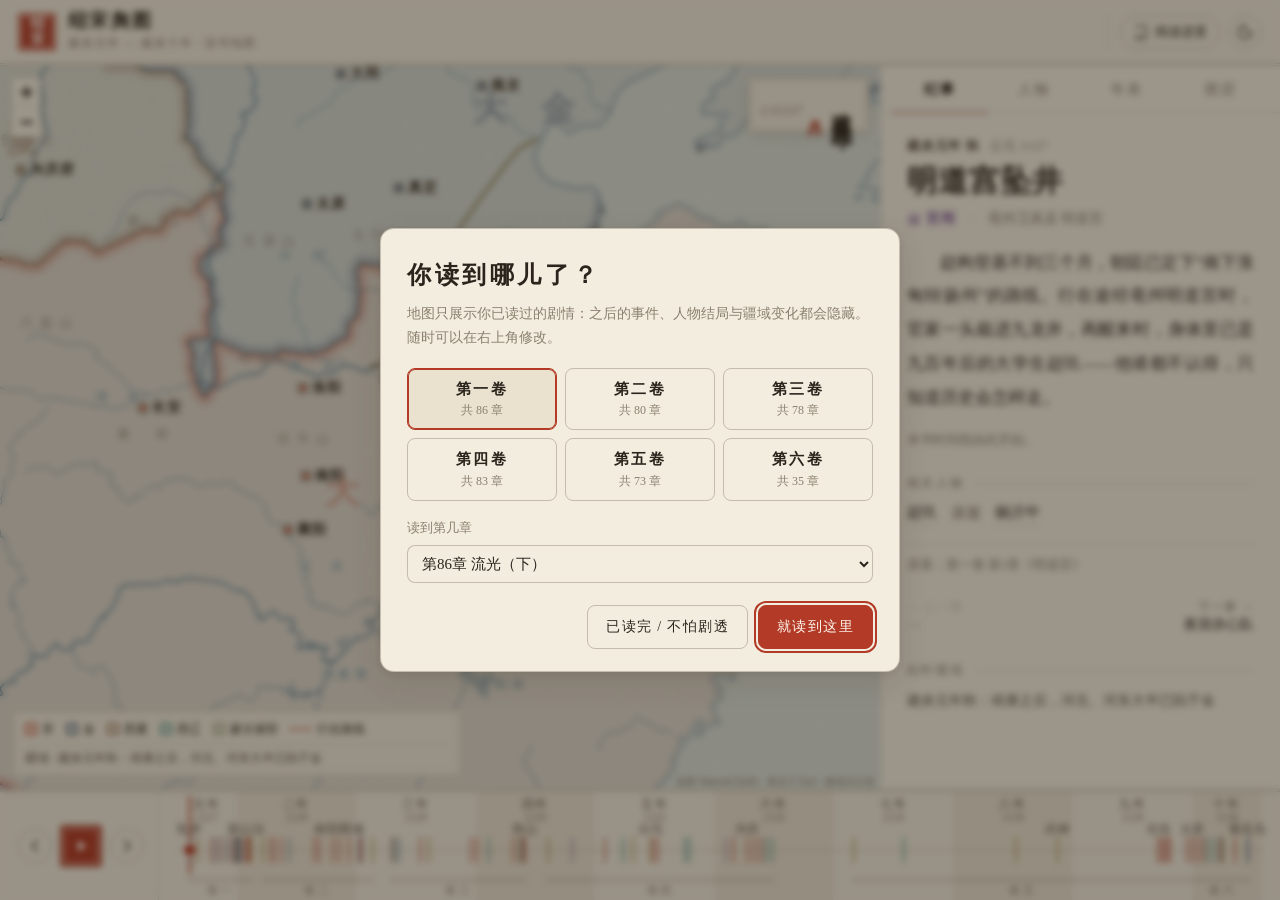
==== index.html @ 09e2701e "绍宋舆图：时间线地图、人物、防剧透与四场战役沙盘推演" ====
<!doctype html>
<html lang="zh-CN">
<head>
  <meta charset="utf-8" />
  <meta name="viewport" content="width=device-width, initial-scale=1, viewport-fit=cover" />
  <title>绍宋舆图 · 建炎十年</title>
  <meta name="description" content="《绍宋》（榴弹怕水）读书地图：以时间线串起建炎元年至十年的战事、人事与疆域变化，可按阅读进度隐藏剧透。" />
  <meta name="theme-color" content="#efe6d2" />
  <link rel="icon" href="assets/favicon.svg" type="image/svg+xml" />
  <link rel="stylesheet" href="vendor/leaflet.css" />
  <link rel="stylesheet" href="css/style.css" />
  <script>
    try { var th = localStorage.getItem('ss-theme'); if (th) document.documentElement.dataset.theme = th; } catch (e) {}
    try { document.documentElement.dataset.style = JSON.parse(localStorage.getItem('ss-style')) || 'yutu'; } catch (e) { document.documentElement.dataset.style = 'yutu'; }
  </script>
</head>
<body>
  <header class="top">
    <div class="brand">
      <span class="seal" aria-hidden="true">绍<br />宋</span>
      <div class="brand-text">
        <h1>绍宋舆图</h1>
        <p>建炎元年 — 建炎十年 · 读书地图</p>
      </div>
    </div>
    <div class="now" id="now" aria-live="polite">
      <span class="now-era" id="nowEra">建炎元年</span>
      <span class="now-sub" id="nowSub">公元 1127</span>
    </div>
    <div class="top-actions">
      <button class="pill" id="progressBtn" title="设置阅读进度，隐藏之后的剧情">
        <svg viewBox="0 0 24 24" aria-hidden="true"><path d="M4 5.5A2.5 2.5 0 0 1 6.5 3H20v15H6.5a2.5 2.5 0 0 0 0 5H20" fill="none" stroke="currentColor" stroke-width="1.6" stroke-linecap="round" /></svg>
        <span id="progressLabel">阅读进度</span>
      </button>
      <button class="icon-btn" id="themeBtn" title="切换明暗" aria-label="切换明暗">
        <svg viewBox="0 0 24 24" aria-hidden="true"><path d="M12 3a9 9 0 1 0 9 9 7 7 0 0 1-9-9z" fill="none" stroke="currentColor" stroke-width="1.6" stroke-linejoin="round" /></svg>
      </button>
    </div>
  </header>

  <main class="stage">
    <div id="map" class="map" aria-label="历史地图"></div>
    <div class="map-legend" id="mapLegend"></div>
    <div class="cartouche" id="cartouche" aria-hidden="true"><b id="cartYear">建炎元年</b><span id="cartMonth">八月</span><small id="cartAd">公元1127</small></div>

    <aside class="panel" id="panel">
      <div class="sheet-grip" id="sheetGrip" aria-hidden="true"></div>
      <nav class="tabs" role="tablist">
        <button role="tab" class="tab active" data-tab="event">纪事</button>
        <button role="tab" class="tab" data-tab="people">人物</button>
        <button role="tab" class="tab" data-tab="list">年表</button>
        <button role="tab" class="tab" data-tab="layers">图层</button>
      </nav>
      <section class="tab-body active" data-body="event" id="eventBody"></section>
      <section class="tab-body" data-body="people">
        <div class="filters" id="peopleFilters"></div>
        <div class="people" id="peopleList"></div>
      </section>
      <section class="tab-body" data-body="list" id="listBody"></section>
      <section class="tab-body" data-body="layers" id="layersBody"></section>
    </aside>
  </main>

  <footer class="timeline" id="timeline">
    <div class="tl-controls">
      <button class="icon-btn" id="prevBtn" title="上一事（←）" aria-label="上一事"><svg viewBox="0 0 24 24"><path d="M15 5l-7 7 7 7" fill="none" stroke="currentColor" stroke-width="1.8" stroke-linecap="round" stroke-linejoin="round" /></svg></button>
      <button class="icon-btn play" id="playBtn" title="自动播放（空格）" aria-label="播放"><svg viewBox="0 0 24 24"><path id="playIcon" d="M8 5v14l11-7z" fill="currentColor" /></svg></button>
      <button class="icon-btn" id="nextBtn" title="下一事（→）" aria-label="下一事"><svg viewBox="0 0 24 24"><path d="M9 5l7 7-7 7" fill="none" stroke="currentColor" stroke-width="1.8" stroke-linecap="round" stroke-linejoin="round" /></svg></button>
    </div>
    <div class="tl-track" id="tlTrack"><svg id="tlSvg" role="slider" aria-label="时间轴" tabindex="0"></svg></div>
  </footer>

  <div class="modal" id="progressModal" hidden>
    <div class="modal-card" role="dialog" aria-modal="true" aria-labelledby="pmTitle">
      <h2 id="pmTitle">你读到哪儿了？</h2>
      <p class="muted">地图只展示你已读过的剧情：之后的事件、人物结局与疆域变化都会隐藏。随时可以在右上角修改。</p>
      <div class="vol-grid" id="volGrid"></div>
      <label class="field">
        <span>读到第几章</span>
        <select id="chapterSelect"></select>
      </label>
      <div class="modal-actions">
        <button class="btn ghost" id="pmAll">已读完 / 不怕剧透</button>
        <button class="btn primary" id="pmOk">就读到这里</button>
      </div>
    </div>
  </div>

  <script src="vendor/leaflet.js"></script>
  <script src="vendor/d3-delaunay.min.js"></script>
  <script src="data/geo.js"></script>
  <script src="data/world.js"></script>
  <script src="data/events.js"></script>
  <script src="data/people.js"></script>
  <script src="data/chapters.js"></script>
  <script src="data/battles.js"></script>
  <script src="js/sandbox.js"></script>
  <script src="js/app.js"></script>
</body>
</html>
---- vendor/leaflet.css ----
/* required styles */

.leaflet-pane,
.leaflet-tile,
.leaflet-marker-icon,
.leaflet-marker-shadow,
.leaflet-tile-container,
.leaflet-pane > svg,
.leaflet-pane > canvas,
.leaflet-zoom-box,
.leaflet-image-layer,
.leaflet-layer {
	position: absolute;
	left: 0;
	top: 0;
	}
.leaflet-container {
	overflow: hidden;
	}
.leaflet-tile,
.leaflet-marker-icon,
.leaflet-marker-shadow {
	-webkit-user-select: none;
	   -moz-user-select: none;
	        user-select: none;
	  -webkit-user-drag: none;
	}
/* Prevents IE11 from highlighting tiles in blue */
.leaflet-tile::selection {
	background: transparent;
}
/* Safari renders non-retina tile on retina better with this, but Chrome is worse */
.leaflet-safari .leaflet-tile {
	image-rendering: -webkit-optimize-contrast;
	}
/* hack that prevents hw layers "stretching" when loading new tiles */
.leaflet-safari .leaflet-tile-container {
	width: 1600px;
	height: 1600px;
	-webkit-transform-origin: 0 0;
	}
.leaflet-marker-icon,
.leaflet-marker-shadow {
	display: block;
	}
/* .leaflet-container svg: reset svg max-width decleration shipped in Joomla! (joomla.org) 3.x */
/* .leaflet-container img: map is broken in FF if you have max-width: 100% on tiles */
.leaflet-container .leaflet-overlay-pane svg {
	max-width: none !important;
	max-height: none !important;
	}
.leaflet-container .leaflet-marker-pane img,
.leaflet-container .leaflet-shadow-pane img,
.leaflet-container .leaflet-tile-pane img,
.leaflet-container img.leaflet-image-layer,
.leaflet-container .leaflet-tile {
	max-width: none !important;
	max-height: none !important;
	width: auto;
	padding: 0;
	}

.leaflet-container img.leaflet-tile {
	/* See: https://bugs.chromium.org/p/chromium/issues/detail?id=600120 */
	mix-blend-mode: plus-lighter;
}

.leaflet-container.leaflet-touch-zoom {
	-ms-touch-action: pan-x pan-y;
	touch-action: pan-x pan-y;
	}
.leaflet-container.leaflet-touch-drag {
	-ms-touch-action: pinch-zoom;
	/* Fallback for FF which doesn't support pinch-zoom */
	touch-action: none;
	touch-action: pinch-zoom;
}
.leaflet-container.leaflet-touch-drag.leaflet-touch-zoom {
	-ms-touch-action: none;
	touch-action: none;
}
.leaflet-container {
	-webkit-tap-highlight-color: transparent;
}
.leaflet-container a {
	-webkit-tap-highlight-color: rgba(51, 181, 229, 0.4);
}
.leaflet-tile {
	filter: inherit;
	visibility: hidden;
	}
.leaflet-tile-loaded {
	visibility: inherit;
	}
.leaflet-zoom-box {
	width: 0;
	height: 0;
	-moz-box-sizing: border-box;
	     box-sizing: border-box;
	z-index: 800;
	}
/* workaround for https://bugzilla.mozilla.org/show_bug.cgi?id=888319 */
.leaflet-overlay-pane svg {
	-moz-user-select: none;
	}

.leaflet-pane         { z-index: 400; }

.leaflet-tile-pane    { z-index: 200; }
.leaflet-overlay-pane { z-index: 400; }
.leaflet-shadow-pane  { z-index: 500; }
.leaflet-marker-pane  { z-index: 600; }
.leaflet-tooltip-pane   { z-index: 650; }
.leaflet-popup-pane   { z-index: 700; }

.leaflet-map-pane canvas { z-index: 100; }
.leaflet-map-pane svg    { z-index: 200; }

.leaflet-vml-shape {
	width: 1px;
	height: 1px;
	}
.lvml {
	behavior: url(#default#VML);
	display: inline-block;
	position: absolute;
	}


/* control positioning */

.leaflet-control {
	position: relative;
	z-index: 800;
	pointer-events: visiblePainted; /* IE 9-10 doesn't have auto */
	pointer-events: auto;
	}
.leaflet-top,
.leaflet-bottom {
	position: absolute;
	z-index: 1000;
	pointer-events: none;
	}
.leaflet-top {
	top: 0;
	}
.leaflet-right {
	right: 0;
	}
.leaflet-bottom {
	bottom: 0;
	}
.leaflet-left {
	left: 0;
	}
.leaflet-control {
	float: left;
	clear: both;
	}
.leaflet-right .leaflet-control {
	float: right;
	}
.leaflet-top .leaflet-control {
	margin-top: 10px;
	}
.leaflet-bottom .leaflet-control {
	margin-bottom: 10px;
	}
.leaflet-left .leaflet-control {
	margin-left: 10px;
	}
.leaflet-right .leaflet-control {
	margin-right: 10px;
	}


/* zoom and fade animations */

.leaflet-fade-anim .leaflet-popup {
	opacity: 0;
	-webkit-transition: opacity 0.2s linear;
	   -moz-transition: opacity 0.2s linear;
	        transition: opacity 0.2s linear;
	}
.leaflet-fade-anim .leaflet-map-pane .leaflet-popup {
	opacity: 1;
	}
.leaflet-zoom-animated {
	-webkit-transform-origin: 0 0;
	    -ms-transform-origin: 0 0;
	        transform-origin: 0 0;
	}
svg.leaflet-zoom-animated {
	will-change: transform;
}

.leaflet-zoom-anim .leaflet-zoom-animated {
	-webkit-transition: -webkit-transform 0.25s cubic-bezier(0,0,0.25,1);
	   -moz-transition:    -moz-transform 0.25s cubic-bezier(0,0,0.25,1);
	        transition:         transform 0.25s cubic-bezier(0,0,0.25,1);
	}
.leaflet-zoom-anim .leaflet-tile,
.leaflet-pan-anim .leaflet-tile {
	-webkit-transition: none;
	   -moz-transition: none;
	        transition: none;
	}

.leaflet-zoom-anim .leaflet-zoom-hide {
	visibility: hidden;
	}


/* cursors */

.leaflet-interactive {
	cursor: pointer;
	}
.leaflet-grab {
	cursor: -webkit-grab;
	cursor:    -moz-grab;
	cursor:         grab;
	}
.leaflet-crosshair,
.leaflet-crosshair .leaflet-interactive {
	cursor: crosshair;
	}
.leaflet-popup-pane,
.leaflet-control {
	cursor: auto;
	}
.leaflet-dragging .leaflet-grab,
.leaflet-dragging .leaflet-grab .leaflet-interactive,
.leaflet-dragging .leaflet-marker-draggable {
	cursor: move;
	cursor: -webkit-grabbing;
	cursor:    -moz-grabbing;
	cursor:         grabbing;
	}

/* marker & overlays interactivity */
.leaflet-marker-icon,
.leaflet-marker-shadow,
.leaflet-image-layer,
.leaflet-pane > svg path,
.leaflet-tile-container {
	pointer-events: none;
	}

.leaflet-marker-icon.leaflet-interactive,
.leaflet-image-layer.leaflet-interactive,
.leaflet-pane > svg path.leaflet-interactive,
svg.leaflet-image-layer.leaflet-interactive path {
	pointer-events: visiblePainted; /* IE 9-10 doesn't have auto */
	pointer-events: auto;
	}

/* visual tweaks */

.leaflet-container {
	background: #ddd;
	outline-offset: 1px;
	}
.leaflet-container a {
	color: #0078A8;
	}
.leaflet-zoom-box {
	border: 2px dotted #38f;
	background: rgba(255,255,255,0.5);
	}


/* general typography */
.leaflet-container {
	font-family: "Helvetica Neue", Arial, Helvetica, sans-serif;
	font-size: 12px;
	font-size: 0.75rem;
	line-height: 1.5;
	}


/* general toolbar styles */

.leaflet-bar {
	box-shadow: 0 1px 5px rgba(0,0,0,0.65);
	border-radius: 4px;
	}
.leaflet-bar a {
	background-color: #fff;
	border-bottom: 1px solid #ccc;
	width: 26px;
	height: 26px;
	line-height: 26px;
	display: block;
	text-align: center;
	text-decoration: none;
	color: black;
	}
.leaflet-bar a,
.leaflet-control-layers-toggle {
	background-position: 50% 50%;
	background-repeat: no-repeat;
	display: block;
	}
.leaflet-bar a:hover,
.leaflet-bar a:focus {
	background-color: #f4f4f4;
	}
.leaflet-bar a:first-child {
	border-top-left-radius: 4px;
	border-top-right-radius: 4px;
	}
.leaflet-bar a:last-child {
	border-bottom-left-radius: 4px;
	border-bottom-right-radius: 4px;
	border-bottom: none;
	}
.leaflet-bar a.leaflet-disabled {
	cursor: default;
	background-color: #f4f4f4;
	color: #bbb;
	}

.leaflet-touch .leaflet-bar a {
	width: 30px;
	height: 30px;
	line-height: 30px;
	}
.leaflet-touch .leaflet-bar a:first-child {
	border-top-left-radius: 2px;
	border-top-right-radius: 2px;
	}
.leaflet-touch .leaflet-bar a:last-child {
	border-bottom-left-radius: 2px;
	border-bottom-right-radius: 2px;
	}

/* zoom control */

.leaflet-control-zoom-in,
.leaflet-control-zoom-out {
	font: bold 18px 'Lucida Console', Monaco, monospace;
	text-indent: 1px;
	}

.leaflet-touch .leaflet-control-zoom-in, .leaflet-touch .leaflet-control-zoom-out  {
	font-size: 22px;
	}


/* layers control */

.leaflet-control-layers {
	box-shadow: 0 1px 5px rgba(0,0,0,0.4);
	background: #fff;
	border-radius: 5px;
	}
.leaflet-control-layers-toggle {
	background-image: url(images/layers.png);
	width: 36px;
	height: 36px;
	}
.leaflet-retina .leaflet-control-layers-toggle {
	background-image: url(images/layers-2x.png);
	background-size: 26px 26px;
	}
.leaflet-touch .leaflet-control-layers-toggle {
	width: 44px;
	height: 44px;
	}
.leaflet-control-layers .leaflet-control-layers-list,
.leaflet-control-layers-expanded .leaflet-control-layers-toggle {
	display: none;
	}
.leaflet-control-layers-expanded .leaflet-control-layers-list {
	display: block;
	position: relative;
	}
.leaflet-control-layers-expanded {
	padding: 6px 10px 6px 6px;
	color: #333;
	background: #fff;
	}
.leaflet-control-layers-scrollbar {
	overflow-y: scroll;
	overflow-x: hidden;
	padding-right: 5px;
	}
.leaflet-control-layers-selector {
	margin-top: 2px;
	position: relative;
	top: 1px;
	}
.leaflet-control-layers label {
	display: block;
	font-size: 13px;
	font-size: 1.08333em;
	}
.leaflet-control-layers-separator {
	height: 0;
	border-top: 1px solid #ddd;
	margin: 5px -10px 5px -6px;
	}

/* Default icon URLs */
.leaflet-default-icon-path { /* used only in path-guessing heuristic, see L.Icon.Default */
	background-image: url(images/marker-icon.png);
	}


/* attribution and scale controls */

.leaflet-container .leaflet-control-attribution {
	background: #fff;
	background: rgba(255, 255, 255, 0.8);
	margin: 0;
	}
.leaflet-control-attribution,
.leaflet-control-scale-line {
	padding: 0 5px;
	color: #333;
	line-height: 1.4;
	}
.leaflet-control-attribution a {
	text-decoration: none;
	}
.leaflet-control-attribution a:hover,
.leaflet-control-attribution a:focus {
	text-decoration: underline;
	}
.leaflet-attribution-flag {
	display: inline !important;
	vertical-align: baseline !important;
	width: 1em;
	height: 0.6669em;
	}
.leaflet-left .leaflet-control-scale {
	margin-left: 5px;
	}
.leaflet-bottom .leaflet-control-scale {
	margin-bottom: 5px;
	}
.leaflet-control-scale-line {
	border: 2px solid #777;
	border-top: none;
	line-height: 1.1;
	padding: 2px 5px 1px;
	white-space: nowrap;
	-moz-box-sizing: border-box;
	     box-sizing: border-box;
	background: rgba(255, 255, 255, 0.8);
	text-shadow: 1px 1px #fff;
	}
.leaflet-control-scale-line:not(:first-child) {
	border-top: 2px solid #777;
	border-bottom: none;
	margin-top: -2px;
	}
.leaflet-control-scale-line:not(:first-child):not(:last-child) {
	border-bottom: 2px solid #777;
	}

.leaflet-touch .leaflet-control-attribution,
.leaflet-touch .leaflet-control-layers,
.leaflet-touch .leaflet-bar {
	box-shadow: none;
	}
.leaflet-touch .leaflet-control-layers,
.leaflet-touch .leaflet-bar {
	border: 2px solid rgba(0,0,0,0.2);
	background-clip: padding-box;
	}


/* popup */

.leaflet-popup {
	position: absolute;
	text-align: center;
	margin-bottom: 20px;
	}
.leaflet-popup-content-wrapper {
	padding: 1px;
	text-align: left;
	border-radius: 12px;
	}
.leaflet-popup-content {
	margin: 13px 24px 13px 20px;
	line-height: 1.3;
	font-size: 13px;
	font-size: 1.08333em;
	min-height: 1px;
	}
.leaflet-popup-content p {
	margin: 17px 0;
	margin: 1.3em 0;
	}
.leaflet-popup-tip-container {
	width: 40px;
	height: 20px;
	position: absolute;
	left: 50%;
	margin-top: -1px;
	margin-left: -20px;
	overflow: hidden;
	pointer-events: none;
	}
.leaflet-popup-tip {
	width: 17px;
	height: 17px;
	padding: 1px;

	margin: -10px auto 0;
	pointer-events: auto;

	-webkit-transform: rotate(45deg);
	   -moz-transform: rotate(45deg);
	    -ms-transform: rotate(45deg);
	        transform: rotate(45deg);
	}
.leaflet-popup-content-wrapper,
.leaflet-popup-tip {
	background: white;
	color: #333;
	box-shadow: 0 3px 14px rgba(0,0,0,0.4);
	}
.leaflet-container a.leaflet-popup-close-button {
	position: absolute;
	top: 0;
	right: 0;
	border: none;
	text-align: center;
	width: 24px;
	height: 24px;
	font: 16px/24px Tahoma, Verdana, sans-serif;
	color: #757575;
	text-decoration: none;
	background: transparent;
	}
.leaflet-container a.leaflet-popup-close-button:hover,
.leaflet-container a.leaflet-popup-close-button:focus {
	color: #585858;
	}
.leaflet-popup-scrolled {
	overflow: auto;
	}

.leaflet-oldie .leaflet-popup-content-wrapper {
	-ms-zoom: 1;
	}
.leaflet-oldie .leaflet-popup-tip {
	width: 24px;
	margin: 0 auto;

	-ms-filter: "progid:DXImageTransform.Microsoft.Matrix(M11=0.70710678, M12=0.70710678, M21=-0.70710678, M22=0.70710678)";
	filter: progid:DXImageTransform.Microsoft.Matrix(M11=0.70710678, M12=0.70710678, M21=-0.70710678, M22=0.70710678);
	}

.leaflet-oldie .leaflet-control-zoom,
.leaflet-oldie .leaflet-control-layers,
.leaflet-oldie .leaflet-popup-content-wrapper,
.leaflet-oldie .leaflet-popup-tip {
	border: 1px solid #999;
	}


/* div icon */

.leaflet-div-icon {
	background: #fff;
	border: 1px solid #666;
	}


/* Tooltip */
/* Base styles for the element that has a tooltip */
.leaflet-tooltip {
	position: absolute;
	padding: 6px;
	background-color: #fff;
	border: 1px solid #fff;
	border-radius: 3px;
	color: #222;
	white-space: nowrap;
	-webkit-user-select: none;
	-moz-user-select: none;
	-ms-user-select: none;
	user-select: none;
	pointer-events: none;
	box-shadow: 0 1px 3px rgba(0,0,0,0.4);
	}
.leaflet-tooltip.leaflet-interactive {
	cursor: pointer;
	pointer-events: auto;
	}
.leaflet-tooltip-top:before,
.leaflet-tooltip-bottom:before,
.leaflet-tooltip-left:before,
.leaflet-tooltip-right:before {
	position: absolute;
	pointer-events: none;
	border: 6px solid transparent;
	background: transparent;
	content: "";
	}

/* Directions */

.leaflet-tooltip-bottom {
	margin-top: 6px;
}
.leaflet-tooltip-top {
	margin-top: -6px;
}
.leaflet-tooltip-bottom:before,
.leaflet-tooltip-top:before {
	left: 50%;
	margin-left: -6px;
	}
.leaflet-tooltip-top:before {
	bottom: 0;
	margin-bottom: -12px;
	border-top-color: #fff;
	}
.leaflet-tooltip-bottom:before {
	top: 0;
	margin-top: -12px;
	margin-left: -6px;
	border-bottom-color: #fff;
	}
.leaflet-tooltip-left {
	margin-left: -6px;
}
.leaflet-tooltip-right {
	margin-left: 6px;
}
.leaflet-tooltip-left:before,
.leaflet-tooltip-right:before {
	top: 50%;
	margin-top: -6px;
	}
.leaflet-tooltip-left:before {
	right: 0;
	margin-right: -12px;
	border-left-color: #fff;
	}
.leaflet-tooltip-right:before {
	left: 0;
	margin-left: -12px;
	border-right-color: #fff;
	}

/* Printing */

@media print {
	/* Prevent printers from removing background-images of controls. */
	.leaflet-control {
		-webkit-print-color-adjust: exact;
		print-color-adjust: exact;
		}
	}
---- css/style.css ----
/* 绍宋舆图 — 宣纸 / 夜墨 两套配色 */
:root {
  --paper: #efe6d2;
  --paper-2: #e6dac0;
  --panel: rgba(248, 243, 231, 0.94);
  --ink: #2a241d;
  --ink-2: #5a5045;
  --muted: #8b806f;
  --line: rgba(70, 52, 34, 0.16);
  --line-2: rgba(70, 52, 34, 0.28);
  --sea: #d6dacd;
  --land: #f3ecdb;
  --water: #4f7f99;
  --he: #8a7a45;
  --accent: #b23a26;
  --accent-ink: #fff8ef;
  --gold: #9c7a2c;
  --shadow: 0 10px 30px rgba(60, 40, 20, 0.12), 0 2px 6px rgba(60, 40, 20, 0.08);
  --t-war: #b23a26;
  --t-court: #9c7a2c;
  --t-people: #46698c;
  --t-diplo: #2f8277;
  --t-life: #8a64a0;
  --relief-opacity: 0.55;
  --terr-opacity: 0.2;
  --label-halo: rgba(243, 236, 219, 0.95);
  --serif: "Songti SC", "STSong", "Noto Serif SC", "Source Han Serif SC", "Source Han Serif CN", "SimSun", "Noto Serif CJK SC", serif;
  --kai: "Kaiti SC", "STKaiti", "KaiTi", "Noto Serif SC", serif;
  --sans: -apple-system, BlinkMacSystemFont, "PingFang SC", "Hiragino Sans GB", "Microsoft YaHei", sans-serif;
  color-scheme: light;
}
@media (prefers-color-scheme: dark) {
  :root:not([data-theme="light"]) {
    --paper: #16171a; --paper-2: #1d1f23; --panel: rgba(27, 28, 32, 0.95);
    --ink: #ece4d3; --ink-2: #c4baa7; --muted: #8f8778;
    --line: rgba(236, 228, 211, 0.10); --line-2: rgba(236, 228, 211, 0.2);
    --sea: #0f1215; --land: #22242a; --water: #56788a; --he: #8c7d55;
    --accent: #e0644b; --accent-ink: #1a1210; --gold: #d0a64e;
    --shadow: 0 10px 30px rgba(0, 0, 0, 0.45);
    --t-war: #e0644b; --t-court: #d0a64e; --t-people: #7fa3c7; --t-diplo: #5fb3a6; --t-life: #b496c8;
    --relief-opacity: 0.38; --terr-opacity: 0.26; --label-halo: rgba(30, 32, 37, 0.92);
    color-scheme: dark;
  }
}
:root[data-theme="dark"] {
  --paper: #16171a; --paper-2: #1d1f23; --panel: rgba(27, 28, 32, 0.95);
  --ink: #ece4d3; --ink-2: #c4baa7; --muted: #8f8778;
  --line: rgba(236, 228, 211, 0.10); --line-2: rgba(236, 228, 211, 0.2);
  --sea: #0f1215; --land: #22242a; --water: #56788a; --he: #8c7d55;
  --accent: #e0644b; --accent-ink: #1a1210; --gold: #d0a64e;
  --shadow: 0 10px 30px rgba(0, 0, 0, 0.45);
  --t-war: #e0644b; --t-court: #d0a64e; --t-people: #7fa3c7; --t-diplo: #5fb3a6; --t-life: #b496c8;
  --relief-opacity: 0.38; --terr-opacity: 0.26; --label-halo: rgba(30, 32, 37, 0.92);
  color-scheme: dark;
}

* { box-sizing: border-box; }
html, body { margin: 0; height: 100%; }
body {
  background: var(--paper);
  color: var(--ink);
  font-family: var(--serif);
  font-size: 15px;
  line-height: 1.7;
  -webkit-font-smoothing: antialiased;
  display: grid;
  grid-template-rows: auto 1fr auto;
  height: 100dvh;
  overflow: hidden;
}
button { font: inherit; color: inherit; }
.muted { color: var(--muted); }

/* ── 顶栏 ── */
.top {
  display: flex; align-items: center; gap: 16px;
  padding: 10px 18px;
  border-bottom: 1px solid var(--line);
  background: var(--paper);
  position: relative; z-index: 20;
}
.brand { display: flex; align-items: center; gap: 12px; min-width: 0; }
.seal {
  display: inline-grid; place-items: center;
  width: 38px; height: 38px; flex: none;
  background: var(--accent); color: var(--accent-ink);
  font-family: var(--kai); font-size: 15px; line-height: 1.05; font-weight: 700;
  border-radius: 4px;
  box-shadow: inset 0 0 0 2px var(--accent), inset 0 0 0 3.5px var(--accent-ink);
  text-align: center; letter-spacing: 0;
}
.brand-text h1 { margin: 0; font-size: 19px; letter-spacing: 0.18em; font-weight: 700; line-height: 1.2; }
.brand-text p { margin: 0; font-size: 12px; color: var(--muted); letter-spacing: 0.08em; }
.now { margin-left: auto; text-align: right; line-height: 1.2; }
.now-era { display: block; font-size: 20px; font-weight: 700; letter-spacing: 0.12em; }
.now-sub { font-size: 12px; color: var(--muted); font-family: var(--sans); letter-spacing: 0.04em; }
.top-actions { display: flex; gap: 8px; align-items: center; padding-left: 12px; border-left: 1px solid var(--line); }
.pill {
  display: inline-flex; align-items: center; gap: 6px;
  height: 34px; padding: 0 12px;
  border: 1px solid var(--line-2); border-radius: 999px; background: transparent;
  font-size: 13px; cursor: pointer; white-space: nowrap;
}
.pill svg { width: 16px; height: 16px; }
.pill:hover, .icon-btn:hover { background: var(--paper-2); }
.icon-btn {
  width: 34px; height: 34px; display: inline-grid; place-items: center;
  border: 1px solid var(--line-2); border-radius: 50%; background: transparent; cursor: pointer; padding: 0;
}
.icon-btn svg { width: 18px; height: 18px; }
:focus-visible { outline: 2px solid var(--accent); outline-offset: 2px; }

/* ── 主区 ── */
.stage { position: relative; display: grid; grid-template-columns: 1fr 400px; min-height: 0; }
.map { position: relative; min-height: 0; background: var(--sea); }
.leaflet-container { background: var(--sea); font-family: var(--serif); }
.leaflet-control-attribution { background: transparent !important; color: var(--muted); font-size: 10px; font-family: var(--sans); }
.leaflet-control-attribution a { color: var(--muted); }
.leaflet-control-zoom a { background: var(--panel) !important; color: var(--ink) !important; border-color: var(--line) !important; }
.leaflet-bar { border: 1px solid var(--line-2) !important; box-shadow: none !important; }

.leaflet-tile-pane { opacity: var(--relief-opacity); }
:root[data-theme="dark"] .leaflet-tile-pane { opacity: .22; filter: invert(1) brightness(.85); }
@media (prefers-color-scheme: dark) { :root:not([data-theme="light"]) .leaflet-tile-pane { opacity: .22; filter: invert(1) brightness(.85); } }

.land-shape { fill: var(--land); stroke: var(--line-2); stroke-width: 0.8; }
.terr { stroke: none; fill-opacity: var(--terr-opacity); }
.border-line { fill: none; stroke: var(--ink); stroke-opacity: 0.5; stroke-width: 1.3; stroke-dasharray: 7 3 1.5 3; stroke-linecap: round; }
.border-hot { stroke: var(--accent); stroke-opacity: 0.85; stroke-width: 1.8; }
.river { fill: none; stroke: var(--water); stroke-opacity: 0.95; stroke-linecap: round; stroke-linejoin: round; }
.river-he { stroke: var(--he); stroke-opacity: 0.9; }
.canal { fill: none; stroke: var(--water); stroke-opacity: 0.55; stroke-dasharray: 2 3; }
.lake { fill: var(--water); fill-opacity: 0.35; stroke: var(--water); stroke-opacity: 0.6; stroke-width: 0.6; }
.emp-path { fill: none; stroke: var(--accent); stroke-width: 2.4; stroke-opacity: 0.75; stroke-dasharray: 1 6; stroke-linecap: round; }
.emp-path-glow { fill: none; stroke: var(--accent); stroke-width: 7; stroke-opacity: 0.12; stroke-linecap: round; }
.route { fill: none; stroke-width: 3.2; stroke-linecap: round; stroke-linejoin: round; stroke-dasharray: 9 7; animation: march 1.2s linear infinite; }
@keyframes march { to { stroke-dashoffset: -16; } }

/* 地图文字 */
.lbl { pointer-events: none; white-space: nowrap; font-family: var(--serif); color: var(--ink); text-shadow: 0 0 3px var(--label-halo), 0 0 3px var(--label-halo); }
.lbl-city { font-size: 12px; display: flex; align-items: center; gap: 4px; transform: translate(-4px, -9px); }
.lbl-city i { width: 6px; height: 6px; border-radius: 50%; border: 1.2px solid var(--ink); background: var(--fc, var(--land)); flex: none; transition: background 0.8s, box-shadow 0.8s; }
.lbl-city.major { font-size: 14px; font-weight: 700; letter-spacing: 0.08em; }
.lbl-city.major i { width: 8px; height: 8px; }
.lbl-faction { font-size: 30px; letter-spacing: 0.6em; font-weight: 700; opacity: 0.32; transform: translate(-50%, -50%); text-shadow: none; transition: opacity 0.6s; }
.lbl-geo { font-family: var(--kai); font-size: 13px; letter-spacing: 0.5em; color: var(--ink-2); opacity: 0.7; transform: translate(-50%, -50%); }
.lbl-water { font-family: var(--kai); font-size: 12px; letter-spacing: 0.35em; color: var(--water); transform: translate(-50%, -50%); }
.zoom-low .lbl-city.minor, .zoom-low .lbl-geo.small { display: none; }
.zoom-mid .lbl-city.minor { display: none; }

/* 事件标记 */
.ev-mark { width: 11px; height: 11px; transform: translate(-5.5px, -5.5px); display: grid; place-items: center; cursor: pointer;
  font-family: var(--kai); font-size: 0; font-weight: 700; color: #fff; border-radius: 3px;
  background: var(--c); box-shadow: 0 0 0 1.5px var(--land), 0 1px 3px rgba(0,0,0,.25); opacity: .6; transition: transform .2s, opacity .2s; position: relative; }
.ev-mark:hover { opacity: 1; transform: translate(-5.5px, -5.5px) scale(1.3); }
.ev-mark.recent { width: 20px; height: 20px; font-size: 11.5px; transform: translate(-10px, -10px); opacity: .8; }
.ev-mark.recent:hover { transform: translate(-10px, -10px) scale(1.15); }
.ev-mark.now { opacity: 1; width: 32px; height: 32px; font-size: 17px; transform: translate(-16px, -16px); z-index: 5; }
.ev-mark.now::after { content: ""; position: absolute; inset: -8px; border-radius: 8px; border: 2px solid var(--c); animation: pulse 1.8s ease-out infinite; }
@keyframes pulse { from { transform: scale(.7); opacity: .9; } to { transform: scale(1.5); opacity: 0; } }
.emp-flag { transform: translate(-6px, -34px); pointer-events: none; }
.emp-flag svg { width: 30px; height: 36px; filter: drop-shadow(0 2px 3px rgba(0,0,0,.25)); }
.emp-flag span { position: absolute; left: 26px; top: 2px; font-size: 11px; font-weight: 700; color: var(--accent); white-space: nowrap; text-shadow: 0 0 3px var(--label-halo), 0 0 3px var(--label-halo); }

.leaflet-tooltip.ev-tip { background: var(--panel); color: var(--ink); border: 1px solid var(--line-2); box-shadow: var(--shadow); font-family: var(--serif); font-size: 13px; padding: 4px 9px; border-radius: 6px; }
.leaflet-tooltip.ev-tip::before { display: none; }

/* 地图左下图例 */
.map-legend {
  position: absolute; left: 12px; bottom: 12px; z-index: 500;
  background: var(--panel); border: 1px solid var(--line); border-radius: 8px;
  padding: 8px 10px; font-size: 12px; display: flex; flex-wrap: wrap; gap: 4px 12px; max-width: min(460px, calc(100% - 430px));
  box-shadow: var(--shadow);
}
.map-legend .lg { display: inline-flex; align-items: center; gap: 5px; white-space: nowrap; }
.map-legend .sw { width: 12px; height: 12px; border-radius: 2px; background: var(--c); opacity: .75; }
.map-legend .phase { flex-basis: 100%; color: var(--ink-2); font-size: 12px; border-top: 1px solid var(--line); padding-top: 4px; margin-top: 2px; }

/* ── 侧栏 ── */
.panel {
  position: relative; display: flex; flex-direction: column; min-height: 0;
  background: var(--panel); border-left: 1px solid var(--line);
  z-index: 10;
}
.sheet-grip { display: none; }
.tabs { display: flex; padding: 0 12px; border-bottom: 1px solid var(--line); flex: none; }
.tab { flex: 1; padding: 12px 0 10px; border: 0; background: none; cursor: pointer; font-size: 15px; letter-spacing: 0.2em; color: var(--muted); border-bottom: 2px solid transparent; margin-bottom: -1px; }
.tab.active { color: var(--ink); border-color: var(--accent); font-weight: 700; }
.tab-body { display: none; overflow-y: auto; min-height: 0; flex: 1; padding: 18px 20px 28px; scrollbar-width: thin; }
.tab-body.active { display: block; }

/* 纪事卡 */
.ev-head { display: flex; align-items: baseline; gap: 10px; color: var(--muted); font-size: 13px; letter-spacing: 0.06em; }
.ev-head b { color: var(--ink-2); font-weight: 600; letter-spacing: 0.12em; }
.ev-title { font-size: 28px; line-height: 1.3; margin: 6px 0 10px; letter-spacing: 0.08em; font-weight: 700; }
.chips { display: flex; flex-wrap: wrap; gap: 6px; margin: 0 0 14px; }
.chip { display: inline-flex; align-items: center; gap: 5px; font-size: 12.5px; padding: 2px 10px; border-radius: 999px; border: 1px solid var(--line-2); color: var(--ink-2); background: transparent; line-height: 1.6; }
.chip.type { background: var(--c); border-color: transparent; color: #fff; letter-spacing: .15em; }
.chip.person { cursor: pointer; }
.chip.person:hover { border-color: var(--accent); color: var(--accent); }
.chip.person i { width: 7px; height: 7px; border-radius: 50%; background: var(--c); }
.ev-sum { font-size: 16px; line-height: 1.95; margin: 0 0 14px; text-align: justify; }
.ev-note { font-size: 13px; color: var(--muted); }
.ev-src { margin: 18px 0 0; padding: 10px 12px; border-left: 3px solid var(--gold); background: var(--paper-2); font-size: 13px; color: var(--ink-2); border-radius: 0 6px 6px 0; }
.ev-nav { display: grid; grid-template-columns: 1fr 1fr; gap: 10px; margin-top: 18px; }
.ev-nav button { text-align: left; padding: 10px 12px; border: 1px solid var(--line-2); border-radius: 8px; background: transparent; cursor: pointer; font-size: 13px; line-height: 1.4; }
.ev-nav button:last-child { text-align: right; }
.ev-nav button small { display: block; color: var(--muted); font-size: 11.5px; letter-spacing: .1em; }
.ev-nav button:hover:not(:disabled) { border-color: var(--accent); }
.ev-nav button:disabled { opacity: .35; cursor: default; }
.section-title { font-size: 12px; letter-spacing: .3em; color: var(--muted); margin: 22px 0 8px; }
.phase-box { font-size: 13px; color: var(--ink-2); padding: 10px 12px; border: 1px dashed var(--line-2); border-radius: 8px; }

/* 年表 */
.yr { margin: 0 0 6px; }
.yr h3 { position: sticky; top: -18px; background: var(--panel); margin: 0 -20px; padding: 10px 20px 6px; font-size: 14px; letter-spacing: .2em; z-index: 1; border-bottom: 1px solid var(--line); }
.yr h3 small { color: var(--muted); font-weight: 400; margin-left: 8px; letter-spacing: .05em; font-family: var(--sans); }
.li { display: grid; grid-template-columns: 8px 1fr; gap: 10px; padding: 8px 6px; border-radius: 6px; cursor: pointer; align-items: start; }
.li:hover { background: var(--paper-2); }
.li.active { background: var(--paper-2); box-shadow: inset 3px 0 0 var(--accent); }
.li i { width: 8px; height: 8px; border-radius: 2px; background: var(--c); margin-top: 8px; }
.li b { display: block; font-size: 14.5px; font-weight: 600; }
.li span { display: block; font-size: 12px; color: var(--muted); }
.locked { margin: 18px 0; padding: 14px; border-radius: 8px; text-align: center; font-size: 13px; color: var(--muted);
  background: repeating-linear-gradient(-45deg, transparent 0 6px, var(--line) 6px 7px); border: 1px solid var(--line); }

/* 人物 */
.filters { display: flex; flex-wrap: wrap; gap: 6px; margin-bottom: 14px; }
.filters button { border: 1px solid var(--line-2); background: transparent; padding: 3px 12px; border-radius: 999px; font-size: 13px; cursor: pointer; }
.filters button.on { background: var(--ink); color: var(--paper); border-color: var(--ink); }
.person-card { display: grid; grid-template-columns: 42px 1fr; gap: 12px; padding: 12px 4px; border-bottom: 1px solid var(--line); }
.person-card.hl { background: var(--paper-2); border-radius: 8px; padding: 12px 10px; }
.p-seal { width: 42px; height: 42px; display: grid; place-items: center; border-radius: 6px; background: var(--c); color: #fff; font-family: var(--kai); font-size: 20px; font-weight: 700; }
.p-name { font-size: 17px; font-weight: 700; letter-spacing: .08em; }
.p-name small { font-size: 12px; color: var(--muted); font-weight: 400; margin-left: 6px; letter-spacing: .02em; }
.p-intro { font-size: 13.5px; color: var(--ink-2); margin: 2px 0 6px; }
.p-steps { list-style: none; margin: 0; padding: 0; font-size: 13px; }
.p-steps li { position: relative; padding-left: 14px; margin: 3px 0; color: var(--ink); }
.p-steps li::before { content: ""; position: absolute; left: 2px; top: 9px; width: 5px; height: 5px; border-radius: 50%; background: var(--c); }
.p-steps li em { font-style: normal; color: var(--muted); font-size: 11.5px; margin-right: 6px; font-family: var(--sans); }
.p-more { font-size: 12px; color: var(--muted); margin-top: 4px; }
.p-evs { display: flex; flex-wrap: wrap; gap: 4px; margin-top: 6px; }
.p-evs button { font-size: 12px; border: 0; background: var(--paper-2); padding: 1px 8px; border-radius: 4px; cursor: pointer; color: var(--ink-2); }
.p-evs button:hover { color: var(--accent); }

/* 图层 */
.toggle { display: flex; align-items: center; justify-content: space-between; padding: 12px 2px; border-bottom: 1px solid var(--line); cursor: pointer; }
.toggle span small { display: block; font-size: 12px; color: var(--muted); }
.switch { width: 38px; height: 22px; border-radius: 999px; background: var(--line-2); position: relative; flex: none; transition: background .2s; }
.switch::after { content: ""; position: absolute; top: 3px; left: 3px; width: 16px; height: 16px; border-radius: 50%; background: var(--paper); transition: left .2s; box-shadow: 0 1px 2px rgba(0,0,0,.2); }
.toggle.on .switch { background: var(--accent); }
.toggle.on .switch::after { left: 19px; }
.legend-list { display: grid; grid-template-columns: 1fr 1fr; gap: 6px 14px; font-size: 13px; }
.legend-list div { display: flex; align-items: center; gap: 8px; }
.legend-list i { width: 14px; height: 14px; border-radius: 3px; background: var(--c); opacity: .8; flex: none; }
.legend-list i.sq { border-radius: 3px; opacity: 1; }
.about { font-size: 12.5px; color: var(--muted); line-height: 1.8; margin-top: 22px; }
.about a { color: var(--ink-2); }

/* ── 时间轴 ── */
.timeline { display: grid; grid-template-columns: auto 1fr; align-items: stretch; border-top: 1px solid var(--line); background: var(--paper); z-index: 20; }
.tl-controls { display: flex; align-items: center; gap: 8px; padding: 0 14px 0 18px; border-right: 1px solid var(--line); }
.tl-controls .play { width: 42px; height: 42px; background: var(--accent); color: var(--accent-ink); border-color: var(--accent); }
.tl-controls .play:hover { background: var(--accent); filter: brightness(1.08); }
.tl-track { position: relative; height: 108px; touch-action: none; }
#tlSvg { width: 100%; height: 100%; display: block; cursor: pointer; user-select: none; }
#tlSvg text { font-family: var(--serif); fill: var(--ink-2); }
.tl-year-band { fill: var(--paper-2); }
.tl-year-lbl { font-size: 12px; letter-spacing: .15em; }
.tl-ad { font-size: 10px; fill: var(--muted) !important; font-family: var(--sans) !important; }
.tl-vol { fill: var(--line); }
.tl-vol-lbl { font-size: 11px; letter-spacing: .25em; fill: var(--muted) !important; }
.tl-tick { stroke-width: 3; stroke-linecap: round; cursor: pointer; }
.tl-tick:hover { stroke-width: 5; }
.tl-head { stroke: var(--accent); stroke-width: 2; }
.tl-knob { fill: var(--accent); stroke: var(--paper); stroke-width: 2.5; cursor: grab; }
.tl-lock { fill: url(#hatch); }
.tl-lock-lbl { font-size: 12px; letter-spacing: .2em; fill: var(--muted) !important; }
.tl-axis { stroke: var(--line-2); }

/* ── 弹窗 ── */
.modal { position: fixed; inset: 0; z-index: 2000; display: grid; place-items: center; background: rgba(30, 22, 14, 0.42); backdrop-filter: blur(3px); padding: 16px; }
.modal[hidden] { display: none; }
.modal-card { width: min(520px, 100%); background: var(--paper); border: 1px solid var(--line-2); border-radius: 14px; padding: 26px 26px 22px; box-shadow: var(--shadow); max-height: 90dvh; overflow-y: auto; }
.modal-card h2 { margin: 0 0 6px; font-size: 24px; letter-spacing: .15em; }
.modal-card p { margin: 0 0 18px; font-size: 14px; }
.vol-grid { display: grid; grid-template-columns: repeat(3, 1fr); gap: 8px; margin-bottom: 16px; }
.vol-grid button { padding: 10px 6px; border: 1px solid var(--line-2); border-radius: 8px; background: transparent; cursor: pointer; line-height: 1.35; }
.vol-grid button b { display: block; font-size: 15px; letter-spacing: .15em; }
.vol-grid button small { color: var(--muted); font-size: 12px; }
.vol-grid button.on { border-color: var(--accent); background: var(--paper-2); box-shadow: inset 0 0 0 1px var(--accent); }
.field { display: grid; gap: 6px; font-size: 13px; color: var(--muted); }
.field select { font: inherit; font-size: 15px; padding: 9px 10px; border-radius: 8px; border: 1px solid var(--line-2); background: var(--paper); color: var(--ink); }
.modal-actions { display: flex; gap: 10px; justify-content: flex-end; margin-top: 22px; flex-wrap: wrap; }
.btn { padding: 9px 18px; border-radius: 8px; cursor: pointer; font-size: 14px; letter-spacing: .1em; border: 1px solid var(--line-2); background: transparent; }
.btn.primary { background: var(--accent); color: var(--accent-ink); border-color: var(--accent); }

/* ── 移动端 ── */
@media (max-width: 860px) {
  body { display: block; height: auto; overflow: auto; }
  .top { position: sticky; top: 0; padding: 8px 16px; gap: 10px; }
  .brand-text p { display: none; }
  .brand-text h1 { font-size: 16px; }
  .seal { width: 32px; height: 32px; font-size: 13px; }
  .now-era { font-size: 16px; }
  .top-actions { padding-left: 8px; }
  #progressLabel { display: none; }
  .pill { padding: 0 9px; }
  .stage { display: block; }
  .map { height: 54dvh; }
  .map-legend { left: 8px; bottom: 8px; max-width: calc(100% - 60px); padding: 6px 8px; font-size: 11px; }
  .map-legend .phase { display: none; }
  .timeline { position: sticky; top: 50px; }
  .tl-controls { padding: 0 8px 0 12px; gap: 4px; }
  .tl-controls .icon-btn { width: 30px; height: 30px; }
  .tl-controls .play { width: 36px; height: 36px; }
  .tl-track { height: 92px; }
  .panel { border-left: 0; border-top: 1px solid var(--line); min-height: 60dvh; }
  .tab-body { padding: 16px 16px 40px; overflow: visible; }
  .ev-title { font-size: 24px; }
  .stage { display: flex; flex-direction: column; }
  .timeline { order: 0; }
}
@media (max-width: 860px) {
  /* 时间轴放在地图与侧栏之间 */
  body { display: flex; flex-direction: column; }
  .stage { display: contents; }
  .map { order: 2; }
  .timeline { order: 3; position: sticky; top: 50px; }
  .panel { order: 4; }
  .top { order: 1; }
}
@media (prefers-reduced-motion: reduce) {
  .route, .ev-mark.now::after { animation: none; }
  .terr { transition: none; }
}

/* 疆域变化闪烁 */
.terr-flash { fill-opacity: 0; pointer-events: none; }
.terr-flash.go { animation: terrflash 2.6s ease-out; }
@keyframes terrflash { 0% { fill-opacity: .75; } 100% { fill-opacity: 0; } }


/* ════════════════════════════════════════════
   舆图风格（data-style="yutu"）
   ════════════════════════════════════════════ */
.coast-halo, .ribbon, .cartouche { display: none; }
.tl-major { font-size: 11.5px; fill: var(--ink-2) !important; letter-spacing: .04em; pointer-events: none; }
.seg { display: inline-flex; border: 1px solid var(--line-2); border-radius: 8px; overflow: hidden; margin-bottom: 6px; }
.seg button { border: 0; background: transparent; padding: 6px 18px; cursor: pointer; font-size: 14px; letter-spacing: .1em; }
.seg button + button { border-left: 1px solid var(--line-2); }
.seg button.on { background: var(--ink); color: var(--paper); }

:root[data-style="yutu"] { --terr-opacity: .07; --ribbon-w: .17; --ribbon-c: .4; --relief-opacity: .42; }
@media (prefers-color-scheme: light) {
  :root[data-style="yutu"]:not([data-theme="dark"]) {
  --paper: #f3eddf; --paper-2: #eae2cf; --panel: #f6f1e5; --sea: #dde3dc; --land: #f6f0e2;
  --water: #5a8095; --he: #8b7a46; --line: rgba(64, 48, 30, .13); --line-2: rgba(64, 48, 30, .26);
  --label-halo: rgba(246, 240, 226, .96);
}
}
:root[data-style="yutu"][data-theme="light"] {
  --paper: #f3eddf; --paper-2: #eae2cf; --panel: #f6f1e5; --sea: #dde3dc; --land: #f6f0e2;
  --water: #5a8095; --he: #8b7a46; --line: rgba(64, 48, 30, .13); --line-2: rgba(64, 48, 30, .26);
  --label-halo: rgba(246, 240, 226, .96);
}
@media (prefers-color-scheme: dark) {
  :root[data-style="yutu"]:not([data-theme="light"]) { --sea: #111418; --land: #1c1f23; --panel: #1a1c20; --terr-opacity: .1; --ribbon-w: .22; --ribbon-c: .5; --relief-opacity: .3; --water: #5b7d8f; }
}
:root[data-style="yutu"][data-theme="dark"] { --sea: #111418; --land: #1c1f23; --panel: #1a1c20; --terr-opacity: .1; --ribbon-w: .22; --ribbon-c: .5; --relief-opacity: .3; --water: #5b7d8f; }

/* 地图 */
[data-style="yutu"] .leaflet-container::after {
  content: ""; position: absolute; inset: 0; z-index: 420; pointer-events: none; opacity: .45;
  background-image: url("data:image/svg+xml,%3Csvg xmlns='http://www.w3.org/2000/svg' width='220' height='220'%3E%3Cfilter id='n'%3E%3CfeTurbulence type='fractalNoise' baseFrequency='.85' numOctaves='2' stitchTiles='stitch'/%3E%3CfeColorMatrix values='0 0 0 0 .45 0 0 0 0 .38 0 0 0 0 .28 0 0 0 .09 0'/%3E%3C/filter%3E%3Crect width='100%25' height='100%25' filter='url(%23n)'/%3E%3C/svg%3E");
}
[data-style="yutu"][data-theme="dark"] .leaflet-container::after { opacity: .2; }
[data-style="yutu"] .coast-halo { display: inline; stroke: var(--water); stroke-opacity: .16; stroke-width: 7; stroke-linejoin: round; }
[data-style="yutu"] .land-shape { stroke: var(--water); stroke-opacity: .6; stroke-width: .9; }
[data-style="yutu"] .ribbon { display: inline; fill: none; stroke-linecap: round; stroke-linejoin: round; }
[data-style="yutu"] .ribbon-wide { stroke-width: 18px; stroke-opacity: var(--ribbon-w); }
[data-style="yutu"] .ribbon-core { stroke-width: 5px; stroke-opacity: var(--ribbon-c); }
[data-style="yutu"] .border-line { stroke-opacity: .55; stroke-width: 1.1; stroke-dasharray: 6 2.5 1.5 2.5; }
[data-style="yutu"] .lbl { text-shadow: 0 0 2px var(--label-halo), 0 0 3px var(--label-halo); }
[data-style="yutu"] .lbl-faction { font-size: 34px; letter-spacing: 1em; opacity: .4; font-weight: 600; }
[data-style="yutu"] .lbl-city { letter-spacing: .02em; }
[data-style="yutu"] .lbl-city i { width: 7px; height: 7px; background: var(--land); border-color: var(--ink); box-shadow: inset 0 0 0 1.2px var(--land), inset 0 0 0 4px var(--fc, var(--land)); }
[data-style="yutu"] .lbl-city.major { font-weight: 600; letter-spacing: .06em; }
[data-style="yutu"] .lbl-city.major i { width: 10px; height: 10px; border-radius: 1px; box-shadow: inset 0 0 0 1.5px var(--land), inset 0 0 0 5px var(--fc, var(--land)); }
[data-style="yutu"] .lbl-geo { opacity: .6; }

/* 事件标记：旧事为小点，近事为空心圈，当下为一方朱印 */
[data-style="yutu"] .ev-mark { width: 8px; height: 8px; transform: translate(-4px, -4px); border-radius: 50%; font-size: 0; opacity: .75; box-shadow: 0 0 0 1.5px var(--land); }
[data-style="yutu"] .ev-mark:hover { transform: translate(-4px, -4px) scale(1.5); }
[data-style="yutu"] .ev-mark.recent { width: 13px; height: 13px; transform: translate(-6.5px, -6.5px); font-size: 0; background: var(--land); border: 2.2px solid var(--c); box-shadow: none; opacity: .95; }
[data-style="yutu"] .ev-mark.recent:hover { transform: translate(-6.5px, -6.5px) scale(1.2); }
[data-style="yutu"] .ev-mark.now { opacity: 1; width: 30px; height: 30px; transform: translate(-15px, -15px) rotate(-4deg); border-radius: 3px; font-size: 17px; border: 0;
  box-shadow: inset 0 0 0 2px var(--c), inset 0 0 0 3.2px rgba(255, 250, 240, .9), 0 2px 6px rgba(0, 0, 0, .25); }
[data-style="yutu"] .ev-mark.now::after { inset: -6px; border-radius: 6px; border-width: 1.5px; }

/* 年号题签 */
[data-style="yutu"] .cartouche {
  display: flex; flex-direction: column; align-items: center; position: absolute; top: 14px; right: 14px; z-index: 500; pointer-events: none;
  writing-mode: vertical-rl; padding: 14px 8px 10px; background: var(--paper); color: var(--ink);
  border: 1px solid var(--line-2); box-shadow: 0 0 0 3px var(--paper), 0 0 0 4px var(--line-2), 0 6px 18px rgba(60, 40, 20, .12);
}
[data-style="yutu"] .cartouche b { font-size: 21px; letter-spacing: .25em; font-weight: 700; }
[data-style="yutu"] .cartouche span { font-size: 15px; letter-spacing: .2em; margin-top: 6px; color: var(--accent); font-weight: 600; }
[data-style="yutu"] .cartouche small { writing-mode: horizontal-tb; font-size: 10px; color: var(--muted); font-family: var(--sans); margin-top: 8px; letter-spacing: .02em; }
[data-style="yutu"] .top .now { display: none; }
[data-style="yutu"] .map-legend { background: var(--paper); box-shadow: inset 0 0 0 3px var(--paper), inset 0 0 0 4px var(--line); border-color: var(--line-2); border-radius: 2px; padding: 9px 12px; }
[data-style="yutu"] .map-legend .sw { background: transparent; border: 3px solid var(--c); opacity: .65; border-radius: 1px; }

/* 顶栏与侧栏：书页排版 */
[data-style="yutu"] .top { border-bottom: 3px double var(--line-2); }
[data-style="yutu"] .brand-text h1 { letter-spacing: .12em; }
[data-style="yutu"] .panel { background: var(--panel); }
[data-style="yutu"] .tab { font-size: 14px; letter-spacing: .14em; border-bottom-width: 1.5px; }
[data-style="yutu"] .tab-body { padding: 22px 26px 30px; }
[data-style="yutu"] .ev-head { font-size: 13px; letter-spacing: .03em; }
[data-style="yutu"] .ev-head b { letter-spacing: .06em; }
[data-style="yutu"] .ev-title { font-size: 30px; letter-spacing: .04em; margin: 4px 0 8px; }
[data-style="yutu"] .chips { gap: 4px 0; }
[data-style="yutu"] .chip { border: 0; padding: 0; border-radius: 0; background: none; font-size: 13.5px; color: var(--muted); }
[data-style="yutu"] .chips > .chip:not(.person) + .chip::before { content: "·"; margin: 0 9px; color: var(--muted); }
[data-style="yutu"] .chips.people > .chip { margin-right: 14px; font-size: 14.5px; }
[data-style="yutu"] .chips.people > .chip::before { content: none !important; }
[data-style="yutu"] .chip.type { background: none; color: var(--c); letter-spacing: .1em; font-weight: 600; }
[data-style="yutu"] .chip.type::after { content: ""; }
[data-style="yutu"] .pin { display: none; }
[data-style="yutu"] .chip.person { color: var(--ink); font-size: 14.5px; border-bottom: 1px dotted var(--line-2); padding-bottom: 1px; }
[data-style="yutu"] .chip.person i { display: none; }
[data-style="yutu"] .chip.person:hover { color: var(--accent); border-color: var(--accent); }
[data-style="yutu"] .ev-sum { font-size: 16.5px; line-height: 2.05; text-indent: 2em; margin-top: 16px; }
[data-style="yutu"] .section-title { display: flex; align-items: center; gap: 10px; letter-spacing: .2em; }
[data-style="yutu"] .section-title::after { content: ""; flex: 1; height: 1px; background: var(--line); }
[data-style="yutu"] .ev-src { border: 0; border-top: 1px solid var(--line); background: none; border-radius: 0; padding: 10px 0 0; font-size: 12.5px; color: var(--muted); }
[data-style="yutu"] .ev-nav { gap: 16px; }
[data-style="yutu"] .ev-nav button { border: 0; padding: 4px 0; border-radius: 0; font-size: 14px; }
[data-style="yutu"] .ev-nav button:hover:not(:disabled) { color: var(--accent); }
[data-style="yutu"] .phase-box { border: 0; padding: 0; font-size: 14px; }
[data-style="yutu"] .li i { border-radius: 50%; width: 7px; height: 7px; }
[data-style="yutu"] .li.active { box-shadow: inset 2px 0 0 var(--accent); }
[data-style="yutu"] .p-seal { border-radius: 3px; box-shadow: inset 0 0 0 2px var(--c), inset 0 0 0 3.2px rgba(255, 250, 240, .85); }
[data-style="yutu"] .filters button { border: 0; border-radius: 0; padding: 2px 2px 4px; margin-right: 12px; border-bottom: 1.5px solid transparent; color: var(--muted); }
[data-style="yutu"] .filters button.on { background: none; color: var(--ink); border-color: var(--accent); }
[data-style="yutu"] .pill, [data-style="yutu"] .icon-btn { border-color: var(--line-2); }

/* 时间轴 */
[data-style="yutu"] .timeline { border-top: 3px double var(--line-2); }
[data-style="yutu"] .tl-year-band { opacity: .7; }
[data-style="yutu"] .tl-tick { stroke-width: 2; opacity: .6; }
[data-style="yutu"] .tl-tick:hover { opacity: 1; stroke-width: 4; }
[data-style="yutu"] .tl-controls .play { border-radius: 4px; box-shadow: inset 0 0 0 2px var(--accent), inset 0 0 0 3.2px rgba(255, 250, 240, .85); }

@media (max-width: 860px) {
  [data-style="yutu"] .cartouche { top: 10px; right: 10px; padding: 10px 6px 8px; }
  [data-style="yutu"] .cartouche b { font-size: 16px; }
  [data-style="yutu"] .cartouche span { font-size: 13px; }
  [data-style="yutu"] .tab-body { padding: 18px 18px 40px; }
}

[data-style="yutu"] .top-actions { margin-left: auto; }

/* 事件图标 */
.ico { width: 1em; height: 1em; flex: none; display: block; }
.ev-mark .ico { width: 62%; height: 62%; display: none; }
.ev-mark.recent .ico, .ev-mark.now .ico { display: block; }
[data-style="yutu"] .ev-mark.recent .ico { display: none; }
.chip.type { gap: 5px; }
.chip.type .ico { width: 14px; height: 14px; }
.legend-list i.sq { display: grid; place-items: center; width: 20px; height: 20px; color: #fff; opacity: 1; }
.legend-list i.sq .ico { width: 13px; height: 13px; }

/* ════════════════════════════════════════════
   沙盘推演
   ════════════════════════════════════════════ */
.sb-launch { display: grid; grid-template-columns: 40px 1fr auto; align-items: center; gap: 12px; width: 100%; margin: 18px 0 4px; padding: 12px 14px; text-align: left;
  border: 1px solid var(--accent); border-radius: 8px; background: var(--paper); color: var(--ink); cursor: pointer; transition: background .15s; }
.sb-launch:hover { background: var(--paper-2); }
.sb-launch > span { width: 40px; height: 40px; display: grid; place-items: center; border-radius: 4px; background: var(--accent); color: #fff;
  box-shadow: inset 0 0 0 2px var(--accent), inset 0 0 0 3.2px rgba(255, 250, 240, .85); }
.sb-launch > span .ico { width: 22px; height: 22px; }
.sb-launch b { display: block; font-size: 15px; letter-spacing: .05em; }
.sb-launch small { color: var(--muted); font-size: 12.5px; }
.sb-launch i { font-style: normal; font-size: 26px; color: var(--accent); line-height: 1; }
.sb-list { margin: 0 0 18px; padding-bottom: 14px; border-bottom: 1px solid var(--line); }
.sb-list h3 { margin: 0 0 8px; font-size: 13px; letter-spacing: .25em; color: var(--muted); font-weight: 600; }
.sb-list button { display: grid; grid-template-columns: 30px 1fr; gap: 10px; align-items: center; width: 100%; padding: 8px 6px; border: 0; background: none; text-align: left; cursor: pointer; border-radius: 6px; }
.sb-list button:hover { background: var(--paper-2); }
.sb-list button > span { width: 30px; height: 30px; display: grid; place-items: center; border-radius: 3px; background: var(--accent); color: #fff; }
.sb-list button .ico { width: 17px; height: 17px; }
.sb-list b { display: block; font-size: 14.5px; }
.sb-list small { color: var(--muted); font-size: 12px; }
.sb-list p { font-size: 12.5px; margin: 6px 6px 0; }

.sb { position: fixed; inset: 0; z-index: 1500; display: grid; grid-template-columns: 1fr 340px; background: var(--paper); }
.sb[hidden] { display: none; }
body.sb-open { overflow: hidden; }
.sb-map { position: relative; min-height: 0; background: var(--land); }
.sb-map.leaflet-container { background: var(--land); }
.sb .leaflet-tile-pane { opacity: .5; }
.sb-panel { display: flex; flex-direction: column; min-height: 0; border-left: 1px solid var(--line-2); background: var(--panel); padding: 18px 20px; overflow-y: auto; }
.sb-head { display: flex; justify-content: space-between; align-items: flex-start; gap: 12px; }
.sb-kicker { font-size: 12px; letter-spacing: .3em; color: var(--accent); font-weight: 600; }
.sb-head h2 { margin: 2px 0 0; font-size: 26px; letter-spacing: .06em; line-height: 1.3; }
.sb-date { font-size: 13px; color: var(--muted); }
.sb-brief { font-size: 14px; color: var(--ink-2); line-height: 1.85; margin: 14px 0 12px; padding-bottom: 14px; border-bottom: 1px solid var(--line); }
.sb-steps { list-style: none; margin: 0; padding: 0; counter-reset: s; }
.sb-steps li { display: grid; grid-template-columns: 26px 1fr; gap: 10px; align-items: start; padding: 8px 6px; border-radius: 6px; cursor: pointer; }
.sb-steps li:hover { background: var(--paper-2); }
.sb-steps li > span { width: 22px; height: 22px; border-radius: 50%; border: 1.5px solid var(--line-2); display: grid; place-items: center; font-size: 12px; font-family: var(--sans); color: var(--muted); margin-top: 2px; }
.sb-steps li b { display: block; font-size: 14.5px; font-weight: 600; }
.sb-steps li small { font-size: 12px; color: var(--muted); }
.sb-steps li.on { background: var(--paper-2); box-shadow: inset 2px 0 0 var(--accent); }
.sb-steps li.on > span { background: var(--accent); border-color: var(--accent); color: #fff; }
.sb-legend { display: flex; flex-wrap: wrap; gap: 6px 14px; margin-top: 16px; padding-top: 14px; border-top: 1px solid var(--line); font-size: 12.5px; color: var(--ink-2); }
.sb-legend span { display: inline-flex; align-items: center; gap: 5px; }
.sb-legend .ico { width: 15px; height: 15px; }
.sb-note { font-size: 11.5px; color: var(--muted); margin: 12px 0 0; }

.sb-story { position: absolute; left: 16px; bottom: 16px; z-index: 1600; width: min(560px, calc(100% - 32px)); background: var(--paper);
  border: 1px solid var(--line-2); box-shadow: 0 0 0 3px var(--paper), 0 0 0 4px var(--line-2), 0 10px 28px rgba(40, 28, 14, .18); padding: 14px 18px 12px; }
.sb-story-head { display: flex; align-items: baseline; gap: 10px; flex-wrap: wrap; }
.sb-story-head span { font-size: 12px; color: var(--accent); letter-spacing: .1em; font-family: var(--sans); }
.sb-story-head b { font-size: 19px; letter-spacing: .06em; }
.sb-story-head small { font-size: 12.5px; color: var(--muted); }
.sb-story p { margin: 6px 0 10px; font-size: 15px; line-height: 1.9; text-align: justify; }
.sb-ctrl { display: flex; align-items: center; gap: 8px; }
.sb-ctrl .play { width: 38px; height: 38px; background: var(--accent); color: #fff; border-color: var(--accent); border-radius: 4px; }
.sb-ctrl .icon-btn:disabled { opacity: .3; cursor: default; }
.sb-prog { display: flex; gap: 5px; margin-left: 10px; flex-wrap: wrap; }
.sb-prog i { width: 18px; height: 5px; border-radius: 3px; background: var(--line-2); cursor: pointer; }
.sb-prog i.done { background: color-mix(in srgb, var(--accent) 45%, transparent); }
.sb-prog i.on { background: var(--accent); }

/* 地形 */
.sb-river { fill: none; stroke: var(--water); stroke-opacity: .7; stroke-linecap: round; stroke-linejoin: round; }
.sb-dike { fill: none; stroke: #8a6a42; stroke-opacity: .7; stroke-dasharray: 1 4; stroke-linecap: round; }
.sb-hill { fill: url(#sbHatch); stroke: var(--ink-2); stroke-opacity: .35; stroke-width: 1; }
.sb-hatch-line { stroke: var(--ink-2); stroke-opacity: .45; stroke-width: 1.1; }
.sb-marsh { fill: url(#sbMarsh); stroke: var(--water); stroke-opacity: .4; stroke-dasharray: 3 3; }
.sb-marsh-line { stroke: var(--water); stroke-opacity: .8; stroke-width: 1.2; stroke-linecap: round; fill: none; }
.sb-camp { fill-opacity: .07; stroke-width: 2; stroke-dasharray: 7 4; stroke-opacity: .8; }
.sb-camp.line { fill: none; stroke-width: 12; stroke-opacity: .16; stroke-dasharray: none; stroke-linecap: round; }
.sb-lbl { position: absolute; transform: translate(-50%, -50%); white-space: nowrap; pointer-events: none; font-family: var(--serif); color: var(--ink-2);
  text-shadow: 0 0 3px var(--land), 0 0 3px var(--land); font-size: 13px; }
.sb-lbl.water { font-family: var(--kai); color: var(--water); letter-spacing: .3em; font-size: 14px; }
.sb-lbl.hill { font-family: var(--kai); letter-spacing: .4em; font-size: 15px; color: var(--ink); font-weight: 600; }
.sb-lbl.hill.small { font-size: 12.5px; letter-spacing: .15em; }
.sb-lbl.camp { transform: translate(-50%, -130%); font-size: 12px; color: var(--muted); letter-spacing: .1em; }
.sb-lbl.city { display: flex; align-items: center; gap: 5px; font-size: 14px; font-weight: 700; color: var(--ink); transform: translate(-6px, -50%); }
.sb-lbl.city i { width: 10px; height: 10px; border: 1.6px solid var(--ink); background: var(--land); box-shadow: inset 0 0 0 2px var(--land), inset 0 0 0 5px var(--ink); }
.sb-lbl.note { font-size: 12px; color: var(--muted); font-style: italic; }

/* 兵牌 */
.sb-umark { position: relative; }
.sb-anim .sb-umark { transition: transform 1.15s cubic-bezier(.45, .05, .25, 1); }
.sb-unit { position: absolute; transform: translate(-50%, -50%); display: inline-flex; align-items: stretch; white-space: nowrap; background: var(--paper);
  border: 1.6px solid var(--c); border-radius: 3px; box-shadow: 0 2px 6px rgba(30, 20, 10, .22); font-family: var(--serif); transition: opacity .6s, filter .6s, box-shadow .4s; }
.sb-unit .u-ico { display: grid; place-items: center; width: 22px; background: var(--c); color: #fff; }
.sb-unit .u-ico .ico { width: 15px; height: 15px; }
.sb-unit .u-txt { padding: 2px 6px 2px 5px; line-height: 1.25; }
.sb-unit .u-txt b { display: block; font-size: 12px; color: var(--ink); }
.sb-unit .u-txt small { display: none; font-size: 10.5px; color: var(--muted); }
.sb-unit.act .u-txt small, .sb-unit.k-emp .u-txt small { display: block; }
.sb-umark:hover { z-index: 9999 !important; }
.sb-unit.act { z-index: 2; }
.sb-unit .u-st { position: absolute; top: -9px; right: -9px; font-style: normal; font-family: var(--kai); font-size: 12px; font-weight: 700; color: #fff; background: #222;
  width: 18px; height: 18px; border-radius: 50%; display: none; place-items: center; }
.sb-unit.k-emp, .sb-unit.k-hq { border-width: 2px; }
.sb-unit.k-emp .u-ico { background: var(--accent); }
.sb-unit.k-heavy { box-shadow: 0 0 0 2px var(--paper), 0 0 0 3.4px var(--c), 0 2px 6px rgba(30, 20, 10, .22); }
.sb-unit.act { box-shadow: 0 0 0 4px color-mix(in srgb, var(--c) 30%, transparent), 0 3px 10px rgba(30, 20, 10, .3); }
.sb-unit.st-rout { opacity: .62; border-style: dashed; filter: saturate(.5); }
.sb-unit.st-rout .u-st, .sb-unit.st-dead .u-st { display: grid; }
.sb-unit.st-rout .u-st { background: #8a6a3a; }
.sb-unit.st-dead { opacity: .4; filter: grayscale(.8); }
.sb-unit.st-dead .u-txt b { text-decoration: line-through; }
.sb-unit.st-dead .u-st { background: #6b1f14; }
.sb-unit.st-hide { opacity: .55; border-style: dotted; box-shadow: none; }

/* 箭头 */
.sb-arrow { fill: none; stroke-linecap: round; stroke-linejoin: round; }
.sb-arrow.attack { stroke-width: 6; stroke-opacity: .85; stroke-dasharray: var(--len); stroke-dashoffset: var(--len); animation: sbdraw 1s ease-out forwards; }
.sb-arrow.move { stroke-width: 4.2; stroke-opacity: .9; stroke-dasharray: 11 6; opacity: 0; animation: sbfade .6s ease-out forwards, march 1.2s linear infinite; }
.sb-arrow.retreat { stroke-width: 3.4; stroke-opacity: .85; stroke-dasharray: 2 6; opacity: 0; animation: sbfade .6s ease-out forwards, march 1.6s linear infinite reverse; }
@keyframes sbdraw { to { stroke-dashoffset: 0; } }
@keyframes sbfade { to { opacity: 1; } }
.sb-mark { position: absolute; transform: translate(-50%, -50%) rotate(-4deg); white-space: nowrap; padding: 2px 8px; background: var(--accent); color: #fff; font-family: var(--kai); font-size: 13px; font-weight: 700; letter-spacing: .1em;
  box-shadow: inset 0 0 0 1.5px var(--accent), inset 0 0 0 2.6px rgba(255, 250, 240, .85), 0 2px 6px rgba(0, 0, 0, .25); animation: sbstamp .45s .7s both cubic-bezier(.2, 1.6, .4, 1); }
@keyframes sbstamp { from { opacity: 0; transform: translate(-50%, -50%) rotate(-4deg) scale(1.8); } to { opacity: 1; transform: translate(-50%, -50%) rotate(-4deg) scale(1); } }

@media (max-width: 860px) {
  .sb { grid-template-columns: 1fr; grid-template-rows: 66dvh auto; overflow-y: auto; }
  .sb-panel { border-left: 0; border-top: 1px solid var(--line-2); overflow: visible; }
  .sb-story { left: 8px; right: 8px; bottom: 8px; width: auto; padding: 10px 12px 10px; }
  .sb-story p { font-size: 14px; line-height: 1.7; max-height: 20dvh; overflow-y: auto; margin: 4px 0 8px; }
  .sb-unit .u-txt small { display: none; }
}
@media (prefers-reduced-motion: reduce) {
  .sb-anim .sb-umark { transition: none; }
  .sb-arrow.attack { animation: none; stroke-dashoffset: 0; }
  .sb-arrow.move, .sb-arrow.retreat { animation: none; opacity: 1; }
}
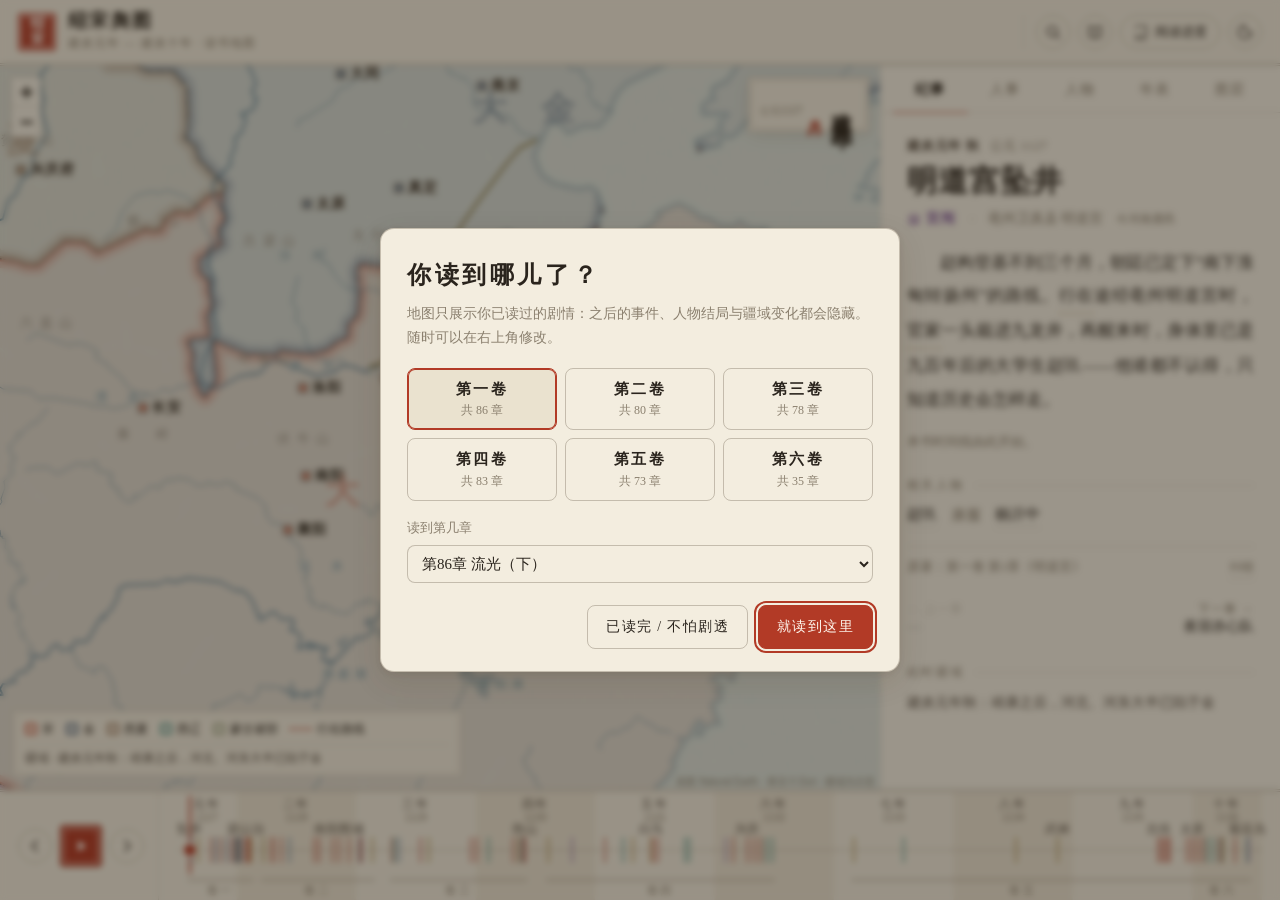
==== commit 2efc04fa: "人事表、名词解释、古今地名与搜索、跟读模式、纠错链接" ====
--- a/index.html
+++ b/index.html
@@ -6,6 +6,13 @@
   <title>绍宋舆图 · 建炎十年</title>
   <meta name="description" content="《绍宋》（榴弹怕水）读书地图：以时间线串起建炎元年至十年的战事、人事与疆域变化，可按阅读进度隐藏剧透。" />
   <meta name="theme-color" content="#efe6d2" />
+  <meta property="og:type" content="website" />
+  <meta property="og:site_name" content="绍宋舆图" />
+  <meta property="og:title" content="绍宋舆图 · 建炎十年读书地图" />
+  <meta property="og:description" content="《绍宋》读书地图：建炎十年的时间线、疆域、人事与战役沙盘推演，可按阅读进度防剧透。" />
+  <meta property="og:url" content="https://shaosong.liangmouyin.com/" />
+  <meta property="og:image" content="https://shaosong.liangmouyin.com/assets/og.jpg" />
+  <meta name="twitter:card" content="summary_large_image" />
   <link rel="icon" href="assets/favicon.svg" type="image/svg+xml" />
   <link rel="stylesheet" href="vendor/leaflet.css" />
   <link rel="stylesheet" href="css/style.css" />
@@ -28,10 +35,17 @@
       <span class="now-sub" id="nowSub">公元 1127</span>
     </div>
     <div class="top-actions">
+      <button class="icon-btn" id="searchBtn" title="搜索（/）" aria-label="搜索">
+        <svg viewBox="0 0 24 24" aria-hidden="true"><circle cx="11" cy="11" r="6.5" fill="none" stroke="currentColor" stroke-width="1.7" /><path d="M16 16l4.5 4.5" stroke="currentColor" stroke-width="1.7" stroke-linecap="round" /></svg>
+      </button>
+      <button class="icon-btn" id="glossBtn" title="名词解释" aria-label="名词解释">
+        <svg viewBox="0 0 24 24" aria-hidden="true"><path d="M12 6.5C10 5 7.5 4.5 4 4.5v14c3.5 0 6 .5 8 2 2-1.5 4.5-2 8-2v-14c-3.5 0-6 .5-8 2zM12 6.5v14" fill="none" stroke="currentColor" stroke-width="1.6" stroke-linejoin="round" /></svg>
+      </button>
       <button class="pill" id="progressBtn" title="设置阅读进度，隐藏之后的剧情">
         <svg viewBox="0 0 24 24" aria-hidden="true"><path d="M4 5.5A2.5 2.5 0 0 1 6.5 3H20v15H6.5a2.5 2.5 0 0 0 0 5H20" fill="none" stroke="currentColor" stroke-width="1.6" stroke-linecap="round" /></svg>
         <span id="progressLabel">阅读进度</span>
       </button>
+      <button class="pill next-ch" id="nextChBtn" title="跟读：读完一章，地图跟着往前走" hidden>+1 章</button>
       <button class="icon-btn" id="themeBtn" title="切换明暗" aria-label="切换明暗">
         <svg viewBox="0 0 24 24" aria-hidden="true"><path d="M12 3a9 9 0 1 0 9 9 7 7 0 0 1-9-9z" fill="none" stroke="currentColor" stroke-width="1.6" stroke-linejoin="round" /></svg>
       </button>
@@ -47,11 +61,13 @@
       <div class="sheet-grip" id="sheetGrip" aria-hidden="true"></div>
       <nav class="tabs" role="tablist">
         <button role="tab" class="tab active" data-tab="event">纪事</button>
+        <button role="tab" class="tab" data-tab="office">人事</button>
         <button role="tab" class="tab" data-tab="people">人物</button>
         <button role="tab" class="tab" data-tab="list">年表</button>
         <button role="tab" class="tab" data-tab="layers">图层</button>
       </nav>
       <section class="tab-body active" data-body="event" id="eventBody"></section>
+      <section class="tab-body" data-body="office" id="officeBody"></section>
       <section class="tab-body" data-body="people">
         <div class="filters" id="peopleFilters"></div>
         <div class="people" id="peopleList"></div>
@@ -86,6 +102,23 @@
     </div>
   </div>
 
+  <div class="modal" id="searchModal" hidden>
+    <div class="modal-card search-card" role="dialog" aria-modal="true" aria-label="搜索">
+      <input id="searchInput" type="search" placeholder="搜索人名、地名、事件、名词…" autocomplete="off" />
+      <div class="search-list" id="searchList"></div>
+    </div>
+  </div>
+
+  <div class="modal" id="glossModal" hidden>
+    <div class="modal-card gloss-card" role="dialog" aria-modal="true" aria-labelledby="glossTitle">
+      <div class="gloss-head"><h2 id="glossTitle">名词解释</h2><button class="icon-btn" id="glossClose" aria-label="关闭"><svg viewBox="0 0 24 24"><path d="M6 6l12 12M18 6 6 18" stroke="currentColor" stroke-width="1.8" stroke-linecap="round" /></svg></button></div>
+      <p class="muted">正文里带虚线的词都可以点开看解释。</p>
+      <div id="glossBody"></div>
+    </div>
+  </div>
+
+  <div class="toast" id="toast" role="status" hidden></div>
+
   <script src="vendor/leaflet.js"></script>
   <script src="vendor/d3-delaunay.min.js"></script>
   <script src="data/geo.js"></script>
@@ -94,6 +127,9 @@
   <script src="data/people.js"></script>
   <script src="data/chapters.js"></script>
   <script src="data/battles.js"></script>
+  <script src="data/offices.js"></script>
+  <script src="data/glossary.js"></script>
+  <script src="data/places.js"></script>
   <script src="js/sandbox.js"></script>
   <script src="js/app.js"></script>
 </body>
--- a/css/style.css
+++ b/css/style.css
@@ -603,3 +603,92 @@
   .sb-arrow.attack { animation: none; stroke-dashoffset: 0; }
   .sb-arrow.move, .sb-arrow.retreat { animation: none; opacity: 1; }
 }
+
+/* ════════════════════════════════════════════
+   名词、人事、搜索、跟读
+   ════════════════════════════════════════════ */
+.term { font: inherit; color: inherit; background: none; border: 0; padding: 0; margin: 0; cursor: help; line-height: inherit; text-indent: 0;
+  border-bottom: 1px dashed color-mix(in srgb, var(--gold) 75%, transparent); }
+.term:hover { color: var(--accent); border-bottom-color: var(--accent); }
+.term-pop { position: fixed; z-index: 2600; background: var(--paper); color: var(--ink); border: 1px solid var(--line-2); border-radius: 8px; padding: 12px 14px;
+  box-shadow: 0 0 0 3px var(--paper), 0 0 0 4px var(--line), 0 12px 30px rgba(40, 28, 14, .2); font-size: 14px; line-height: 1.75; }
+.term-pop[hidden] { display: none; }
+.tp-head { display: flex; align-items: baseline; gap: 8px; margin-bottom: 2px; }
+.tp-head b { font-size: 16px; letter-spacing: .06em; }
+.tp-head small { font-size: 11.5px; color: var(--accent); letter-spacing: .15em; }
+.term-pop p { margin: 0; }
+.tp-aka { margin-top: 6px; font-size: 12px; color: var(--muted); }
+
+.chip .now { font-style: normal; margin-left: 8px; color: var(--muted); font-size: 12px; }
+.ev-src { display: flex; justify-content: space-between; align-items: baseline; gap: 10px; }
+.ev-fix { font-size: 12px; color: var(--muted); text-decoration: none; border-bottom: 1px dotted var(--line-2); flex: none; }
+.ev-fix:hover { color: var(--accent); border-color: var(--accent); }
+kbd { font-family: var(--sans); font-size: 11px; padding: 0 5px; border: 1px solid var(--line-2); border-radius: 3px; }
+.lbl-city.has-now { pointer-events: auto; cursor: help; }
+.place-pop .leaflet-popup-content-wrapper { background: var(--paper); color: var(--ink); border-radius: 6px; box-shadow: var(--shadow); border: 1px solid var(--line-2); }
+.place-pop .leaflet-popup-content { margin: 7px 12px; font-family: var(--serif); font-size: 14px; }
+.place-pop .leaflet-popup-tip { background: var(--paper); }
+
+.pill.next-ch { height: 34px; padding: 0 11px; font-family: var(--sans); font-size: 12.5px; color: var(--accent); border-color: color-mix(in srgb, var(--accent) 55%, transparent); }
+.pill.next-ch[hidden] { display: none; }
+.pill.next-ch:hover { background: var(--accent); color: var(--accent-ink); }
+.toast { position: fixed; left: 50%; bottom: 128px; transform: translateX(-50%); z-index: 2500; max-width: min(620px, calc(100vw - 32px)); padding: 10px 16px;
+  background: var(--ink); color: var(--paper); border-radius: 8px; font-size: 14px; line-height: 1.6; box-shadow: 0 10px 28px rgba(0, 0, 0, .25); }
+.toast[hidden] { display: none; }
+.toast.show { animation: toastin .35s ease-out; }
+@keyframes toastin { from { opacity: 0; transform: translate(-50%, 10px); } to { opacity: 1; transform: translate(-50%, 0); } }
+
+/* 人事表 */
+.of-now { margin: 0 0 14px; font-size: 13px; color: var(--muted); }
+.of-now b { display: block; font-size: 20px; color: var(--ink); letter-spacing: .08em; }
+.of-now small { display: block; font-size: 12px; }
+.of-group { margin-bottom: 18px; }
+.of-group h3 { font-size: 12.5px; letter-spacing: .25em; color: var(--accent); margin: 0 0 4px; font-weight: 600; padding-bottom: 4px; border-bottom: 1px solid var(--line); }
+.of-row { display: grid; grid-template-columns: 92px 1fr; gap: 4px 12px; padding: 9px 0 10px; border-bottom: 1px solid var(--line); }
+.of-l b { display: block; font-size: 13.5px; letter-spacing: .04em; }
+.of-l small { display: block; font-size: 11px; color: var(--muted); line-height: 1.45; }
+.of-h { display: flex; flex-direction: column; gap: 4px; min-width: 0; }
+.of-p { font-size: 15px; line-height: 1.45; }
+.of-p small { display: block; font-size: 11.5px; color: var(--muted); line-height: 1.45; }
+.of-p em { font-style: normal; font-size: 11px; color: #fff; background: var(--accent); padding: 0 5px; border-radius: 3px; margin-left: 6px; vertical-align: 2px; letter-spacing: .1em; }
+.of-name { font: inherit; font-weight: 600; color: var(--ink); background: none; border: 0; padding: 0; }
+button.of-name { cursor: pointer; border-bottom: 1px dotted var(--line-2); }
+button.of-name:hover { color: var(--accent); }
+.of-none { font-size: 13px; color: var(--muted); }
+.of-bar { grid-column: 1 / -1; position: relative; height: 6px; border-radius: 3px; background: var(--line); overflow: hidden; margin-top: 2px; }
+.of-bar i { position: absolute; top: 0; bottom: 0; background: var(--c); opacity: .75; border-right: 1px solid var(--paper); }
+.of-bar u { position: absolute; top: 0; bottom: 0; right: 0; background: var(--paper-2); text-decoration: none; }
+.of-bar em { position: absolute; top: -2px; bottom: -2px; width: 2px; margin-left: -1px; background: var(--accent); }
+
+/* 搜索 */
+.search-card { padding: 0; width: min(560px, 100%); align-self: start; margin-top: 10vh; overflow: hidden; }
+#searchModal { place-items: start center; }
+#searchInput { width: 100%; font: inherit; font-size: 17px; padding: 16px 18px; border: 0; border-bottom: 1px solid var(--line-2); background: var(--paper); color: var(--ink); outline: none; }
+.search-list { max-height: 60dvh; overflow-y: auto; padding: 6px 8px 10px; }
+.search-list h4 { margin: 10px 10px 4px; font-size: 11.5px; letter-spacing: .25em; color: var(--muted); font-weight: 600; }
+.sr { display: block; width: 100%; text-align: left; border: 0; background: none; padding: 7px 10px; border-radius: 6px; cursor: pointer; }
+.sr b { font-size: 15px; font-weight: 600; margin-right: 8px; }
+.sr small { font-size: 12.5px; color: var(--muted); }
+.sr.on, .sr:hover { background: var(--paper-2); }
+.sr.on b { color: var(--accent); }
+.sr-empty { padding: 14px 10px; font-size: 13.5px; }
+
+/* 名词表 */
+.gloss-card { width: min(680px, 100%); }
+.gloss-head { display: flex; justify-content: space-between; align-items: center; }
+.gloss-head h2 { margin: 0; }
+#glossBody section { margin-top: 14px; }
+#glossBody h3 { font-size: 13px; letter-spacing: .25em; color: var(--accent); margin: 0 0 6px; padding-bottom: 4px; border-bottom: 1px solid var(--line); }
+#glossBody dl { margin: 0; }
+#glossBody dl > div { display: grid; grid-template-columns: 120px 1fr; gap: 12px; padding: 7px 0; border-bottom: 1px dotted var(--line); }
+#glossBody dt { font-weight: 700; font-size: 15px; }
+#glossBody dt small { display: block; font-weight: 400; font-size: 11.5px; color: var(--muted); }
+#glossBody dd { margin: 0; font-size: 14px; line-height: 1.75; color: var(--ink-2); }
+
+@media (max-width: 860px) {
+  .tab { letter-spacing: .08em; font-size: 14px; }
+  .toast { bottom: 20px; }
+  #glossBody dl > div { grid-template-columns: 1fr; gap: 2px; }
+  .of-row { grid-template-columns: 80px 1fr; }
+  .pill.next-ch { padding: 0 8px; }
+}
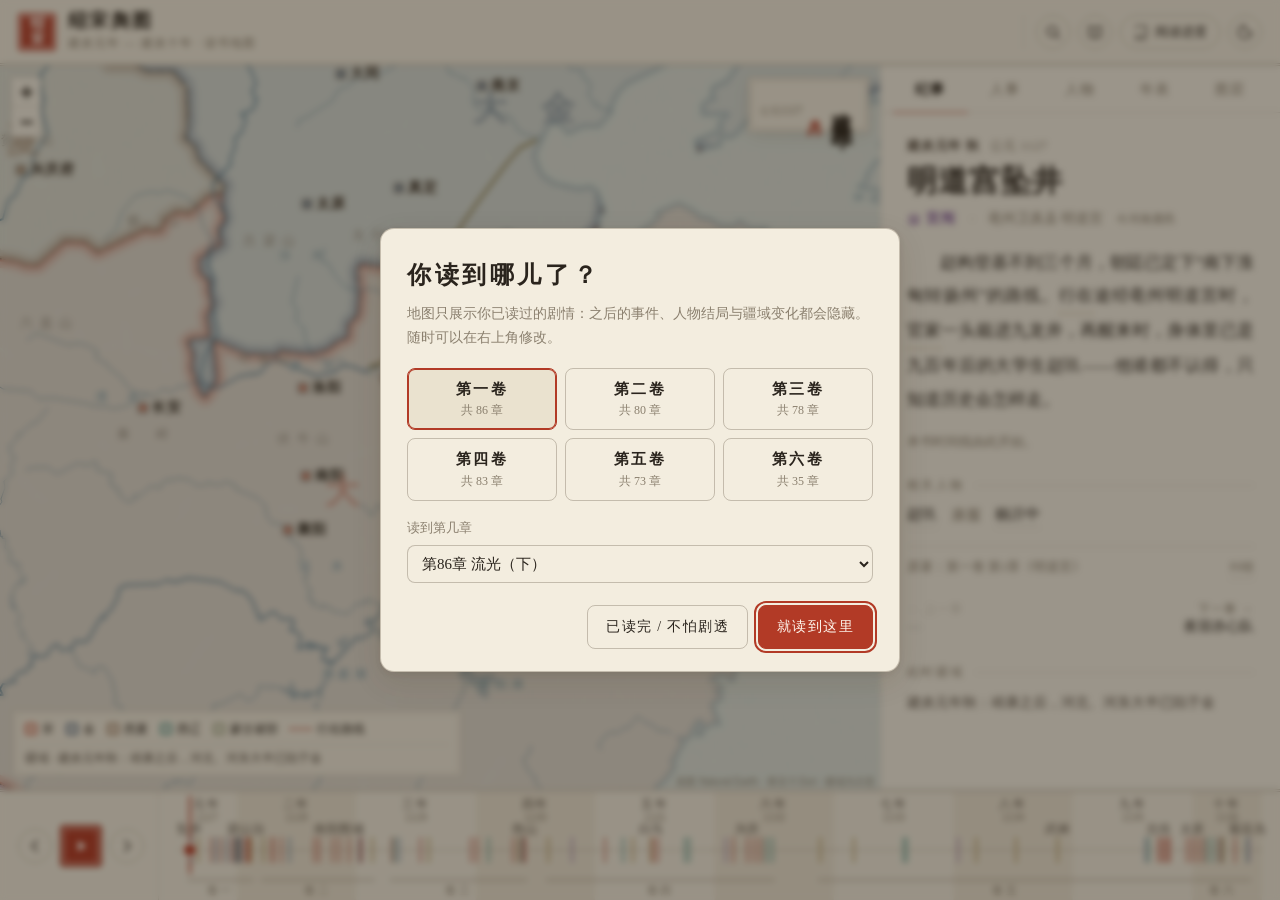
==== commit efc70c03: "补第五卷事件，新增梁山泊、南阳围城、兴庆府沙盘，分享图与手机顶栏" ====
--- a/index.html
+++ b/index.html
@@ -12,6 +12,8 @@
   <meta property="og:description" content="《绍宋》读书地图：建炎十年的时间线、疆域、人事与战役沙盘推演，可按阅读进度防剧透。" />
   <meta property="og:url" content="https://shaosong.liangmouyin.com/" />
   <meta property="og:image" content="https://shaosong.liangmouyin.com/assets/og.jpg" />
+  <meta property="og:image:width" content="800" />
+  <meta property="og:image:height" content="420" />
   <meta name="twitter:card" content="summary_large_image" />
   <link rel="icon" href="assets/favicon.svg" type="image/svg+xml" />
   <link rel="stylesheet" href="vendor/leaflet.css" />
--- a/css/style.css
+++ b/css/style.css
@@ -569,7 +569,6 @@
 .sb-unit .u-st { position: absolute; top: -9px; right: -9px; font-style: normal; font-family: var(--kai); font-size: 12px; font-weight: 700; color: #fff; background: #222;
   width: 18px; height: 18px; border-radius: 50%; display: none; place-items: center; }
 .sb-unit.k-emp, .sb-unit.k-hq { border-width: 2px; }
-.sb-unit.k-emp .u-ico { background: var(--accent); }
 .sb-unit.k-heavy { box-shadow: 0 0 0 2px var(--paper), 0 0 0 3.4px var(--c), 0 2px 6px rgba(30, 20, 10, .22); }
 .sb-unit.act { box-shadow: 0 0 0 4px color-mix(in srgb, var(--c) 30%, transparent), 0 3px 10px rgba(30, 20, 10, .3); }
 .sb-unit.st-rout { opacity: .62; border-style: dashed; filter: saturate(.5); }
@@ -692,3 +691,15 @@
   .of-row { grid-template-columns: 80px 1fr; }
   .pill.next-ch { padding: 0 8px; }
 }
+
+.sb-lake { fill: #7fa6bb; fill-opacity: .38; stroke: var(--water); stroke-opacity: .55; stroke-width: 1.4; }
+.sb-shoal { fill: #d8c48f; fill-opacity: .55; stroke: #a8915a; stroke-opacity: .7; stroke-width: 1.2; }
+.sb-wall { fill: var(--paper-2); fill-opacity: .5; stroke: var(--ink); stroke-opacity: .75; stroke-width: 3; }
+.sb-wall.outer { fill: none; stroke-width: 1.4; stroke-dasharray: 5 3; stroke-opacity: .5; }
+.sb-canal { fill: none; stroke: var(--water); stroke-opacity: .6; stroke-dasharray: 3 4; }
+.sb-lbl.water.big { font-size: 18px; letter-spacing: .6em; opacity: .75; }
+.sb-lbl.city-name { font-size: 14px; font-weight: 700; color: var(--ink); letter-spacing: .1em; }
+@media (max-width: 440px) {
+  .brand-text { display: none; }
+  .top-actions { border-left: 0; padding-left: 0; margin-left: auto; gap: 6px; }
+}
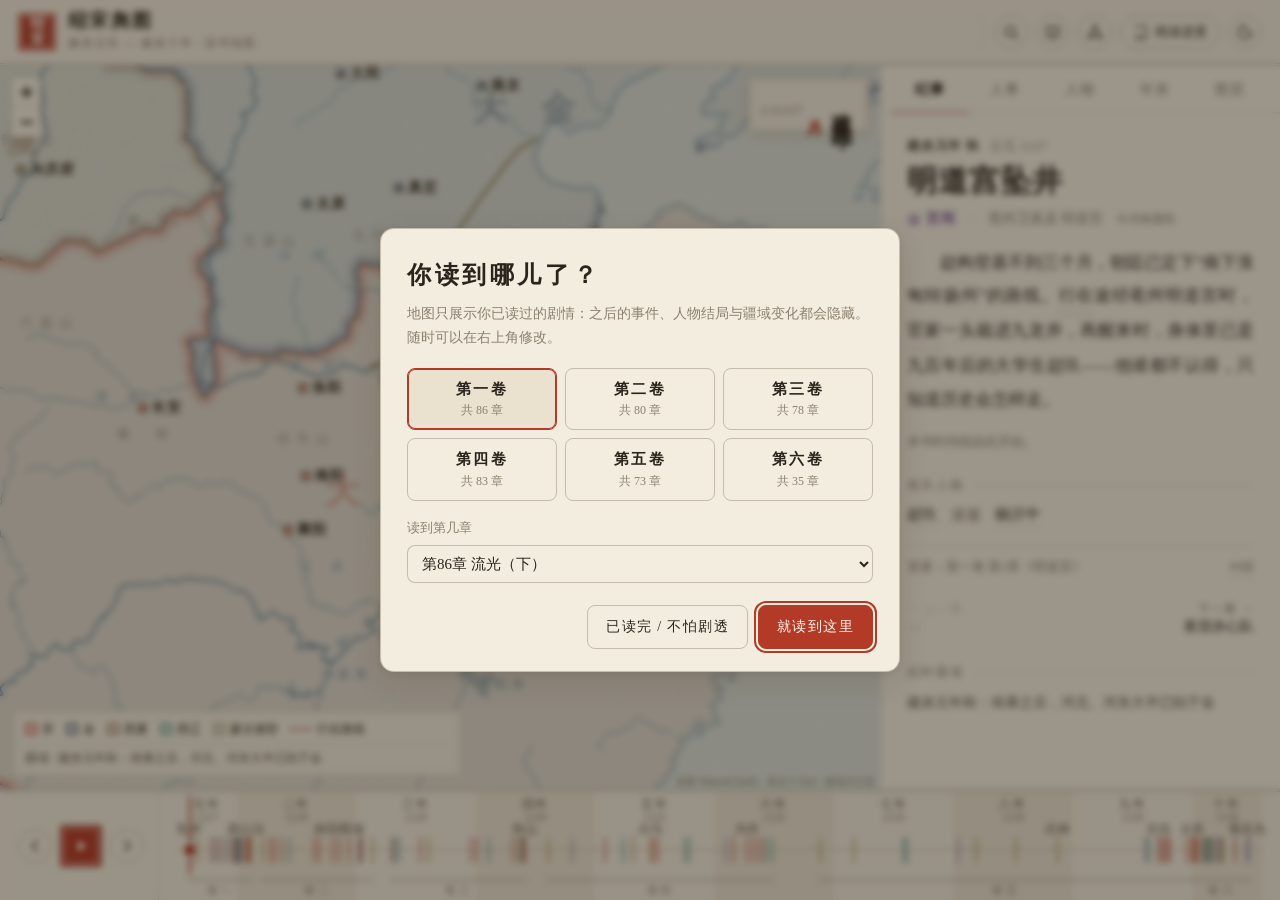
==== commit 8f81c1c2: "补第六卷事件；新增朝野图子页面（朝堂架构与人物关系）" ====
--- a/index.html
+++ b/index.html
@@ -17,7 +17,7 @@
   <meta name="twitter:card" content="summary_large_image" />
   <link rel="icon" href="assets/favicon.svg" type="image/svg+xml" />
   <link rel="stylesheet" href="vendor/leaflet.css" />
-  <link rel="stylesheet" href="css/style.css" />
+  <link rel="stylesheet" href="css/style.css?v=10311008" />
   <script>
     try { var th = localStorage.getItem('ss-theme'); if (th) document.documentElement.dataset.theme = th; } catch (e) {}
     try { document.documentElement.dataset.style = JSON.parse(localStorage.getItem('ss-style')) || 'yutu'; } catch (e) { document.documentElement.dataset.style = 'yutu'; }
@@ -43,6 +43,9 @@
       <button class="icon-btn" id="glossBtn" title="名词解释" aria-label="名词解释">
         <svg viewBox="0 0 24 24" aria-hidden="true"><path d="M12 6.5C10 5 7.5 4.5 4 4.5v14c3.5 0 6 .5 8 2 2-1.5 4.5-2 8-2v-14c-3.5 0-6 .5-8 2zM12 6.5v14" fill="none" stroke="currentColor" stroke-width="1.6" stroke-linejoin="round" /></svg>
       </button>
+      <a class="icon-btn" id="renshiLink" href="renshi.html" title="朝野图：官职与人物关系" aria-label="朝野图">
+        <svg viewBox="0 0 24 24" aria-hidden="true"><circle cx="12" cy="5.5" r="2.5" fill="none" stroke="currentColor" stroke-width="1.6" /><circle cx="5.5" cy="18" r="2.5" fill="none" stroke="currentColor" stroke-width="1.6" /><circle cx="18.5" cy="18" r="2.5" fill="none" stroke="currentColor" stroke-width="1.6" /><path d="M10.8 7.7 6.8 15.8M13.2 7.7l4 8.1M8 18h8" fill="none" stroke="currentColor" stroke-width="1.6" stroke-linecap="round" /></svg>
+      </a>
       <button class="pill" id="progressBtn" title="设置阅读进度，隐藏之后的剧情">
         <svg viewBox="0 0 24 24" aria-hidden="true"><path d="M4 5.5A2.5 2.5 0 0 1 6.5 3H20v15H6.5a2.5 2.5 0 0 0 0 5H20" fill="none" stroke="currentColor" stroke-width="1.6" stroke-linecap="round" /></svg>
         <span id="progressLabel">阅读进度</span>
@@ -123,16 +126,16 @@
 
   <script src="vendor/leaflet.js"></script>
   <script src="vendor/d3-delaunay.min.js"></script>
-  <script src="data/geo.js"></script>
-  <script src="data/world.js"></script>
-  <script src="data/events.js"></script>
-  <script src="data/people.js"></script>
-  <script src="data/chapters.js"></script>
-  <script src="data/battles.js"></script>
-  <script src="data/offices.js"></script>
-  <script src="data/glossary.js"></script>
-  <script src="data/places.js"></script>
-  <script src="js/sandbox.js"></script>
-  <script src="js/app.js"></script>
+  <script src="data/geo.js?v=10311008"></script>
+  <script src="data/world.js?v=10311008"></script>
+  <script src="data/events.js?v=10311008"></script>
+  <script src="data/people.js?v=10311008"></script>
+  <script src="data/chapters.js?v=10311008"></script>
+  <script src="data/battles.js?v=10311008"></script>
+  <script src="data/offices.js?v=10311008"></script>
+  <script src="data/glossary.js?v=10311008"></script>
+  <script src="data/places.js?v=10311008"></script>
+  <script src="js/sandbox.js?v=10311008"></script>
+  <script src="js/app.js?v=10311008"></script>
 </body>
 </html>
--- a/css/style.css
+++ b/css/style.css
@@ -703,3 +703,10 @@
   .brand-text { display: none; }
   .top-actions { border-left: 0; padding-left: 0; margin-left: auto; gap: 6px; }
 }
+
+/* 朝野图入口 */
+a.icon-btn { color: var(--ink); text-decoration: none; }
+.of-link, .p-rel { display: inline-block; font-size: 13px; color: var(--accent); text-decoration: none; border-bottom: 1px dotted color-mix(in srgb, var(--accent) 60%, transparent); }
+.of-link { margin-bottom: 14px; font-size: 13.5px; }
+.p-rel { margin-top: 6px; font-size: 12px; }
+.of-link:hover, .p-rel:hover { border-bottom-style: solid; }
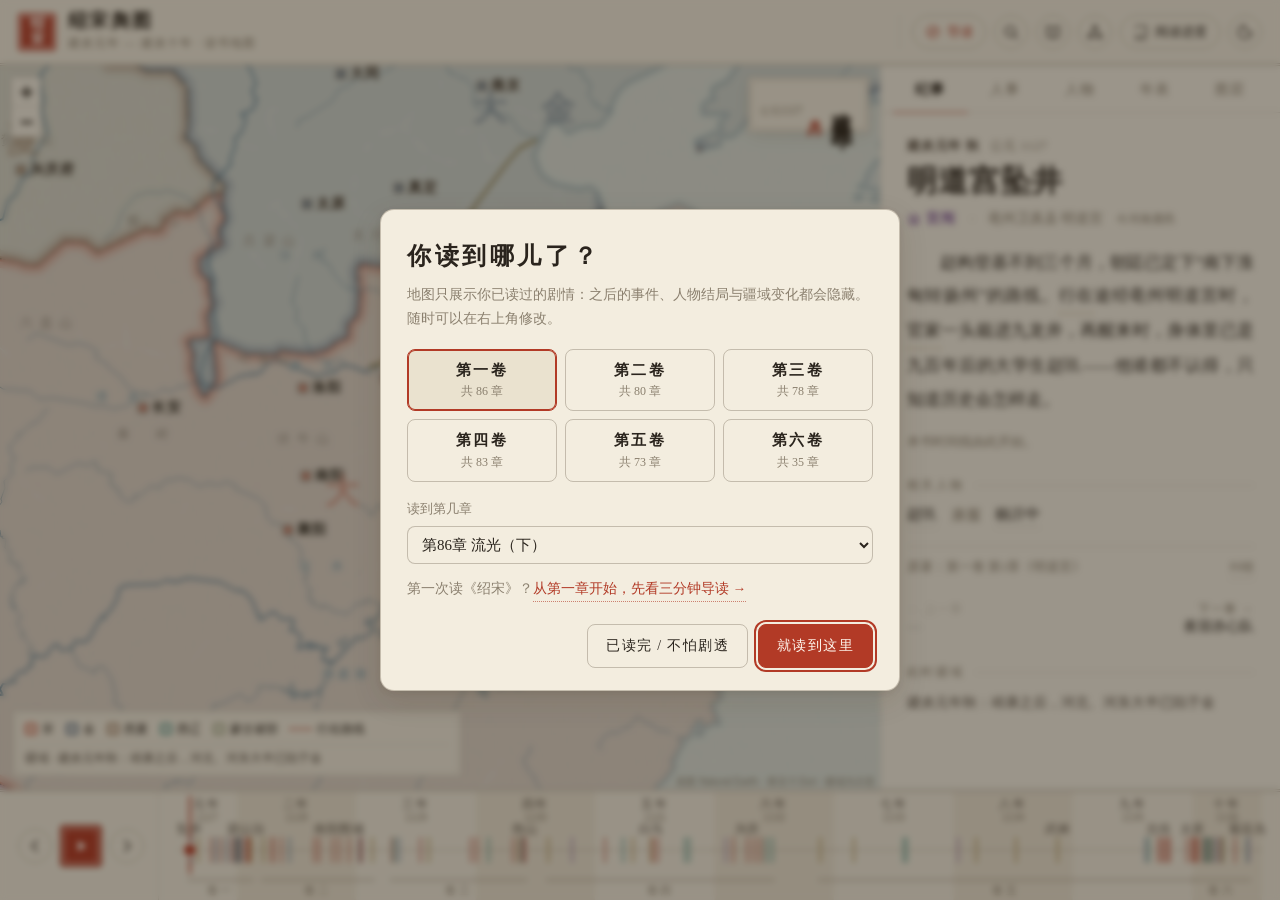
==== commit a1967d19: "补七场沙盘，新增新读者导读，打磨桌面与手机体验 沙盘：新增北洛水、淄水、灵州、汾水、太原、东平府、大名七场，共十四场。 导读：“三分钟读懂《绍宋》”弹窗，只讲开篇前的背景与常识，不含剧透； 首次进入可" ====
--- a/index.html
+++ b/index.html
@@ -17,7 +17,7 @@
   <meta name="twitter:card" content="summary_large_image" />
   <link rel="icon" href="assets/favicon.svg" type="image/svg+xml" />
   <link rel="stylesheet" href="vendor/leaflet.css" />
-  <link rel="stylesheet" href="css/style.css?v=10311008" />
+  <link rel="stylesheet" href="css/style.css?v=11102000" />
   <script>
     try { var th = localStorage.getItem('ss-theme'); if (th) document.documentElement.dataset.theme = th; } catch (e) {}
     try { document.documentElement.dataset.style = JSON.parse(localStorage.getItem('ss-style')) || 'yutu'; } catch (e) { document.documentElement.dataset.style = 'yutu'; }
@@ -37,6 +37,10 @@
       <span class="now-sub" id="nowSub">公元 1127</span>
     </div>
     <div class="top-actions">
+      <button class="pill guide-pill" id="guideBtn" title="新读者导读：三分钟看懂背景">
+        <svg viewBox="0 0 24 24" aria-hidden="true"><circle cx="12" cy="12" r="8.5" fill="none" stroke="currentColor" stroke-width="1.6" /><path d="M15.5 8.5l-2 5-5 2 2-5z" fill="none" stroke="currentColor" stroke-width="1.5" stroke-linejoin="round" /></svg>
+        <span>导读</span>
+      </button>
       <button class="icon-btn" id="searchBtn" title="搜索（/）" aria-label="搜索">
         <svg viewBox="0 0 24 24" aria-hidden="true"><circle cx="11" cy="11" r="6.5" fill="none" stroke="currentColor" stroke-width="1.7" /><path d="M16 16l4.5 4.5" stroke="currentColor" stroke-width="1.7" stroke-linecap="round" /></svg>
       </button>
@@ -48,7 +52,7 @@
       </a>
       <button class="pill" id="progressBtn" title="设置阅读进度，隐藏之后的剧情">
         <svg viewBox="0 0 24 24" aria-hidden="true"><path d="M4 5.5A2.5 2.5 0 0 1 6.5 3H20v15H6.5a2.5 2.5 0 0 0 0 5H20" fill="none" stroke="currentColor" stroke-width="1.6" stroke-linecap="round" /></svg>
-        <span id="progressLabel">阅读进度</span>
+        <span id="progressLabel">阅读进度</span><span id="progressShort" class="pl-short"></span>
       </button>
       <button class="pill next-ch" id="nextChBtn" title="跟读：读完一章，地图跟着往前走" hidden>+1 章</button>
       <button class="icon-btn" id="themeBtn" title="切换明暗" aria-label="切换明暗">
@@ -100,6 +104,7 @@
         <span>读到第几章</span>
         <select id="chapterSelect"></select>
       </label>
+      <p class="pm-new">第一次读《绍宋》？<button type="button" class="linklike" id="pmNew">从第一章开始，先看三分钟导读 →</button></p>
       <div class="modal-actions">
         <button class="btn ghost" id="pmAll">已读完 / 不怕剧透</button>
         <button class="btn primary" id="pmOk">就读到这里</button>
@@ -122,20 +127,27 @@
     </div>
   </div>
 
+  <div class="modal" id="guideModal" hidden>
+    <div class="modal-card guide-card" role="dialog" aria-modal="true" aria-labelledby="guideTitle">
+      <div class="gloss-head"><h2 id="guideTitle">三分钟读懂《绍宋》</h2><button class="icon-btn" id="guideClose" aria-label="关闭"><svg viewBox="0 0 24 24"><path d="M6 6l12 12M18 6 6 18" stroke="currentColor" stroke-width="1.8" stroke-linecap="round" /></svg></button></div>
+      <div id="guideBody"></div>
+    </div>
+  </div>
+
   <div class="toast" id="toast" role="status" hidden></div>
 
   <script src="vendor/leaflet.js"></script>
   <script src="vendor/d3-delaunay.min.js"></script>
-  <script src="data/geo.js?v=10311008"></script>
-  <script src="data/world.js?v=10311008"></script>
-  <script src="data/events.js?v=10311008"></script>
-  <script src="data/people.js?v=10311008"></script>
-  <script src="data/chapters.js?v=10311008"></script>
-  <script src="data/battles.js?v=10311008"></script>
-  <script src="data/offices.js?v=10311008"></script>
-  <script src="data/glossary.js?v=10311008"></script>
-  <script src="data/places.js?v=10311008"></script>
-  <script src="js/sandbox.js?v=10311008"></script>
-  <script src="js/app.js?v=10311008"></script>
+  <script src="data/geo.js?v=11102000"></script>
+  <script src="data/world.js?v=11102000"></script>
+  <script src="data/events.js?v=11102000"></script>
+  <script src="data/people.js?v=11102000"></script>
+  <script src="data/chapters.js?v=11102000"></script>
+  <script src="data/battles.js?v=11102000"></script>
+  <script src="data/offices.js?v=11102000"></script>
+  <script src="data/glossary.js?v=11102000"></script>
+  <script src="data/places.js?v=11102000"></script>
+  <script src="js/sandbox.js?v=11102000"></script>
+  <script src="js/app.js?v=11102000"></script>
 </body>
 </html>
--- a/css/style.css
+++ b/css/style.css
@@ -131,7 +131,8 @@
 .river-he { stroke: var(--he); stroke-opacity: 0.9; }
 .canal { fill: none; stroke: var(--water); stroke-opacity: 0.55; stroke-dasharray: 2 3; }
 .lake { fill: var(--water); fill-opacity: 0.35; stroke: var(--water); stroke-opacity: 0.6; stroke-width: 0.6; }
-.emp-path { fill: none; stroke: var(--accent); stroke-width: 2.4; stroke-opacity: 0.75; stroke-dasharray: 1 6; stroke-linecap: round; }
+.emp-path { fill: none; stroke: var(--accent); stroke-width: 1.8; stroke-opacity: 0.26; stroke-dasharray: 1 6; stroke-linecap: round; }
+.emp-path-recent { stroke-width: 2.6; stroke-opacity: 0.85; }
 .emp-path-glow { fill: none; stroke: var(--accent); stroke-width: 7; stroke-opacity: 0.12; stroke-linecap: round; }
 .route { fill: none; stroke-width: 3.2; stroke-linecap: round; stroke-linejoin: round; stroke-dasharray: 9 7; animation: march 1.2s linear infinite; }
 @keyframes march { to { stroke-dashoffset: -16; } }
@@ -351,7 +352,7 @@
 .seg button + button { border-left: 1px solid var(--line-2); }
 .seg button.on { background: var(--ink); color: var(--paper); }
 
-:root[data-style="yutu"] { --terr-opacity: .07; --ribbon-w: .17; --ribbon-c: .4; --relief-opacity: .42; }
+:root[data-style="yutu"] { --terr-opacity: .11; --ribbon-w: .17; --ribbon-c: .4; --relief-opacity: .42; }
 @media (prefers-color-scheme: light) {
   :root[data-style="yutu"]:not([data-theme="dark"]) {
   --paper: #f3eddf; --paper-2: #eae2cf; --panel: #f6f1e5; --sea: #dde3dc; --land: #f6f0e2;
@@ -365,9 +366,9 @@
   --label-halo: rgba(246, 240, 226, .96);
 }
 @media (prefers-color-scheme: dark) {
-  :root[data-style="yutu"]:not([data-theme="light"]) { --sea: #111418; --land: #1c1f23; --panel: #1a1c20; --terr-opacity: .1; --ribbon-w: .22; --ribbon-c: .5; --relief-opacity: .3; --water: #5b7d8f; }
-}
-:root[data-style="yutu"][data-theme="dark"] { --sea: #111418; --land: #1c1f23; --panel: #1a1c20; --terr-opacity: .1; --ribbon-w: .22; --ribbon-c: .5; --relief-opacity: .3; --water: #5b7d8f; }
+  :root[data-style="yutu"]:not([data-theme="light"]) { --sea: #111418; --land: #1c1f23; --panel: #1a1c20; --terr-opacity: .15; --ribbon-w: .22; --ribbon-c: .5; --relief-opacity: .3; --water: #5b7d8f; }
+}
+:root[data-style="yutu"][data-theme="dark"] { --sea: #111418; --land: #1c1f23; --panel: #1a1c20; --terr-opacity: .15; --ribbon-w: .22; --ribbon-c: .5; --relief-opacity: .3; --water: #5b7d8f; }
 
 /* 地图 */
 [data-style="yutu"] .leaflet-container::after {
@@ -710,3 +711,78 @@
 .of-link { margin-bottom: 14px; font-size: 13.5px; }
 .p-rel { margin-top: 6px; font-size: 12px; }
 .of-link:hover, .p-rel:hover { border-bottom-style: solid; }
+
+/* ════════════════════════════════════════════
+   体验打磨：时间轴提示、播放进度、纪事切换、手机版
+   ════════════════════════════════════════════ */
+.pl-short { display: none; font-family: var(--sans); font-size: 12.5px; letter-spacing: .02em; }
+.tl-tip { position: absolute; bottom: calc(100% + 6px); left: 0; z-index: 30; pointer-events: none; white-space: nowrap; max-width: calc(100vw - 16px); overflow: hidden; text-overflow: ellipsis;
+  display: flex; align-items: center; gap: 7px; padding: 5px 11px; background: var(--paper); color: var(--ink); border: 1px solid var(--line-2); border-radius: 6px; box-shadow: var(--shadow); font-size: 13.5px; line-height: 1.5; }
+.tl-tip[hidden] { display: none; }
+.tl-tip i { width: 7px; height: 7px; border-radius: 50%; flex: none; }
+.tl-tip small { color: var(--muted); font-size: 12px; }
+.tl-controls .play { position: relative; }
+.tl-controls .play.playing::after { content: ""; position: absolute; left: 0; bottom: -7px; height: 2px; width: 100%; background: var(--accent); border-radius: 1px; transform-origin: left; animation: playbar 4.2s linear infinite; }
+@keyframes playbar { from { transform: scaleX(0); } to { transform: scaleX(1); } }
+#eventBody > * { animation: evin .32s ease-out both; }
+@keyframes evin { from { opacity: 0; transform: translateY(5px); } }
+@media (prefers-reduced-motion: reduce) {
+  #eventBody > * { animation: none; }
+  .tl-controls .play.playing::after { animation: none; }
+}
+@media (max-width: 860px) {
+  /* 图例收成一行，不再压住地图和版权行 */
+  .map-legend, [data-style="yutu"] .map-legend { left: 8px; bottom: 20px; max-width: calc(100% - 16px); flex-wrap: nowrap; gap: 0 10px; padding: 4px 9px; font-size: 11px; overflow-x: auto; scrollbar-width: none; box-shadow: none; }
+  [data-style="yutu"] .map-legend .sw { width: 10px; height: 10px; border-width: 2.5px; }
+  .map-legend .lg-route { display: none; }
+  /* 设了进度后，顶栏直接显示读到哪儿 */
+  .pill.has-short svg { display: none; }
+  .pill.has-short .pl-short { display: inline; }
+  .tl-tip { font-size: 13px; }
+}
+@media (max-width: 380px) {
+  .top { padding-left: 12px; padding-right: 12px; }
+  .top-actions { gap: 5px; }
+}
+/* 地图自成一层：Leaflet 内部的高 z-index 不再盖住时间轴提示和手机版吸顶的顶栏 */
+.map { isolation: isolate; }
+
+/* 手机：单指滚页面，双指动地图 */
+.map-hint { position: absolute; left: 50%; top: 50%; z-index: 900; transform: translate(-50%, -50%); pointer-events: none; white-space: nowrap;
+  padding: 9px 16px; border-radius: 8px; background: color-mix(in srgb, var(--ink) 86%, transparent); color: var(--paper); font-size: 14.5px; letter-spacing: .08em;
+  opacity: 0; transition: opacity .25s; }
+.map-hint.show { opacity: 1; }
+
+/* ════════════════════════════════════════════
+   新读者导读
+   ════════════════════════════════════════════ */
+.linklike { font: inherit; color: var(--accent); background: none; border: 0; padding: 0; cursor: pointer; border-bottom: 1px dotted color-mix(in srgb, var(--accent) 60%, transparent); }
+.linklike:hover { border-bottom-style: solid; }
+.pm-new { margin: 14px 0 0 !important; font-size: 13.5px !important; color: var(--muted); }
+.guide-pill { color: var(--accent); border-color: color-mix(in srgb, var(--accent) 55%, transparent); }
+.guide-pill:hover { background: var(--accent); color: var(--accent-ink); }
+.guide-card { width: min(720px, 100%); }
+#guideBody > .muted { margin: 4px 0 0; font-size: 13.5px; }
+#guideBody section { margin-top: 20px; }
+#guideBody h3 { font-size: 13px; letter-spacing: .25em; color: var(--accent); margin: 0 0 8px; padding-bottom: 5px; border-bottom: 1px solid var(--line); }
+#guideBody section > p { margin: 0 0 6px; font-size: 15.5px; line-height: 1.95; text-align: justify; }
+#guideBody .g-note { font-size: 13px !important; margin-top: 8px !important; }
+.g-list { margin: 0; padding-left: 1.3em; font-size: 15px; line-height: 1.9; }
+.g-list li { margin: 3px 0; }
+.g-list li::marker { color: var(--gold); }
+.g-steps li { margin: 7px 0; }
+.g-facs { display: grid; grid-template-columns: repeat(3, 1fr); gap: 10px; }
+.g-fac { padding: 10px 12px 11px; border: 1px solid var(--line-2); border-top: 3px solid var(--c); border-radius: 4px; background: color-mix(in srgb, var(--c) 6%, transparent); }
+.g-fac b { font-size: 17px; letter-spacing: .15em; color: var(--c); }
+.g-fac p { margin: 4px 0 0; font-size: 13.5px; line-height: 1.75; color: var(--ink-2); }
+.g-people { display: grid; grid-template-columns: repeat(auto-fill, minmax(150px, 1fr)); gap: 8px; }
+.g-people button { display: grid; grid-template-columns: 34px 1fr; gap: 9px; align-items: center; text-align: left; padding: 7px 9px; border: 1px solid var(--line-2); border-radius: 6px; background: none; cursor: pointer; }
+.g-people button:hover { border-color: var(--accent); }
+.g-people i { width: 34px; height: 34px; display: grid; place-items: center; font-style: normal; font-family: var(--kai); font-size: 17px; font-weight: 700; color: #fff; background: var(--c); border-radius: 3px; }
+.g-people b { display: block; font-size: 15px; }
+.g-people small { display: block; font-size: 11.5px; color: var(--muted); line-height: 1.4; }
+@media (max-width: 860px) {
+  .guide-pill { display: none; }
+  .g-facs { grid-template-columns: 1fr; }
+  .guide-card { padding: 20px 18px 18px; }
+}
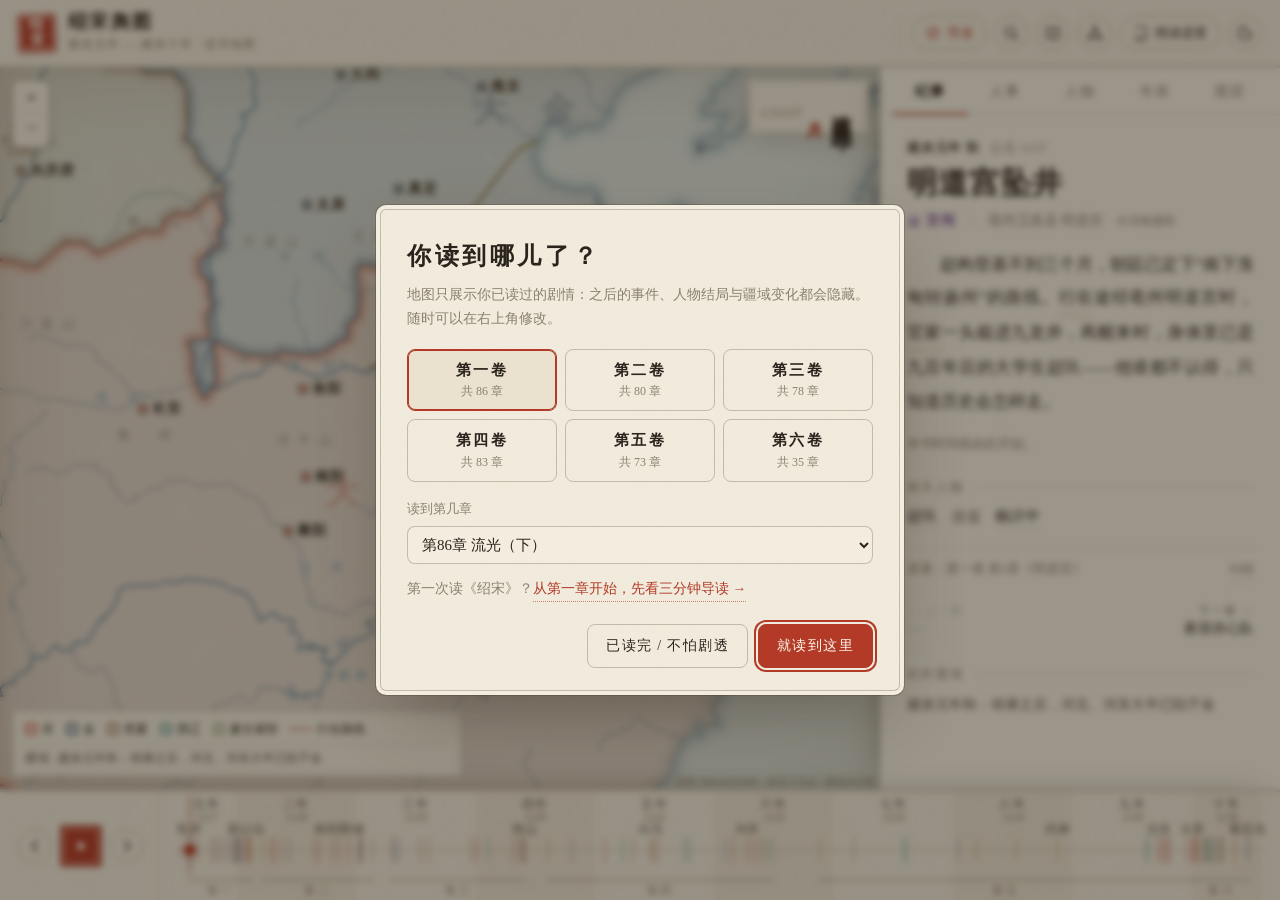
==== commit 65626fb7: "舆图质感与动效打磨；滚轮缩放改为连续跟手 视觉：晕渲以正片叠底压成淡墨，海岸三道水线，地图四周压暗， 顶栏/侧栏/时间轴/弹窗统一纸纹，缩放钮与题签同款双线框。 动效：当前事件“盖印”，题签换字，页签" ====
--- a/index.html
+++ b/index.html
@@ -17,9 +17,10 @@
   <meta name="twitter:card" content="summary_large_image" />
   <link rel="icon" href="assets/favicon.svg" type="image/svg+xml" />
   <link rel="stylesheet" href="vendor/leaflet.css" />
-  <link rel="stylesheet" href="css/style.css?v=11102000" />
+  <link rel="stylesheet" href="css/style.css?v=11111500" />
   <script>
     try { var th = localStorage.getItem('ss-theme'); if (th) document.documentElement.dataset.theme = th; } catch (e) {}
+    document.documentElement.dataset.mode = document.documentElement.dataset.theme || (matchMedia('(prefers-color-scheme: dark)').matches ? 'dark' : 'light');
     try { document.documentElement.dataset.style = JSON.parse(localStorage.getItem('ss-style')) || 'yutu'; } catch (e) { document.documentElement.dataset.style = 'yutu'; }
   </script>
 </head>
@@ -138,16 +139,16 @@
 
   <script src="vendor/leaflet.js"></script>
   <script src="vendor/d3-delaunay.min.js"></script>
-  <script src="data/geo.js?v=11102000"></script>
-  <script src="data/world.js?v=11102000"></script>
-  <script src="data/events.js?v=11102000"></script>
-  <script src="data/people.js?v=11102000"></script>
-  <script src="data/chapters.js?v=11102000"></script>
-  <script src="data/battles.js?v=11102000"></script>
-  <script src="data/offices.js?v=11102000"></script>
-  <script src="data/glossary.js?v=11102000"></script>
-  <script src="data/places.js?v=11102000"></script>
-  <script src="js/sandbox.js?v=11102000"></script>
-  <script src="js/app.js?v=11102000"></script>
+  <script src="data/geo.js?v=11111500"></script>
+  <script src="data/world.js?v=11111500"></script>
+  <script src="data/events.js?v=11111500"></script>
+  <script src="data/people.js?v=11111500"></script>
+  <script src="data/chapters.js?v=11111500"></script>
+  <script src="data/battles.js?v=11111500"></script>
+  <script src="data/offices.js?v=11111500"></script>
+  <script src="data/glossary.js?v=11111500"></script>
+  <script src="data/places.js?v=11111500"></script>
+  <script src="js/sandbox.js?v=11111500"></script>
+  <script src="js/app.js?v=11111500"></script>
 </body>
 </html>
--- a/css/style.css
+++ b/css/style.css
@@ -786,3 +786,111 @@
   .g-facs { grid-template-columns: 1fr; }
   .guide-card { padding: 20px 18px 18px; }
 }
+
+/* ════════════════════════════════════════════
+   质感与动效：纸、墨、印
+   ════════════════════════════════════════════ */
+:root {
+  --ease: cubic-bezier(.16, 1, .3, 1);
+  --grain: url("data:image/svg+xml,%3Csvg xmlns='http://www.w3.org/2000/svg' width='220' height='220'%3E%3Cfilter id='n'%3E%3CfeTurbulence type='fractalNoise' baseFrequency='.85' numOctaves='2' stitchTiles='stitch'/%3E%3CfeColorMatrix values='0 0 0 0 .45 0 0 0 0 .38 0 0 0 0 .28 0 0 0 .07 0'/%3E%3C/filter%3E%3Crect width='100%25' height='100%25' filter='url(%23n)'/%3E%3C/svg%3E");
+}
+::selection { background: color-mix(in srgb, var(--accent) 22%, transparent); }
+
+/* 纸：顶栏、侧栏、时间轴与地图用同一种纸纹 */
+.top, .panel, .timeline, .modal-card { background-image: var(--grain); }
+
+/* 墨：晕渲不再是一层灰照片，而是压在纸上的淡墨 */
+[data-mode="light"] .map .leaflet-tile-pane { mix-blend-mode: multiply; opacity: .78; filter: sepia(.55) saturate(.5) contrast(1.18) brightness(1.1); }
+[data-mode="dark"] .map .leaflet-tile-pane { mix-blend-mode: screen; opacity: .16; filter: invert(1) sepia(.4) brightness(.9) contrast(1.2); }
+/* 四周压暗一圈，像卷轴的边 */
+.map::before { content: ""; position: absolute; inset: 0; z-index: 430; pointer-events: none; box-shadow: inset 0 0 90px rgba(92, 62, 24, .17), inset 0 0 14px rgba(92, 62, 24, .1); }
+[data-mode="dark"] .map::before { box-shadow: inset 0 0 110px rgba(0, 0, 0, .55); }
+/* 海岸水线：三道由浓到淡 */
+[data-style="yutu"] .coast-halo.h2 { stroke-width: 15; stroke-opacity: .1; }
+[data-style="yutu"] .coast-halo.h3 { stroke-width: 26; stroke-opacity: .06; }
+[data-style="yutu"] .lbl-faction { font-family: var(--kai); font-weight: 700; opacity: .34; }
+[data-style="yutu"] .lbl-geo { letter-spacing: .6em; }
+
+/* 缩放钮 */
+.leaflet-bar { border-radius: 3px !important; overflow: hidden; box-shadow: 0 0 0 3px var(--paper), 0 0 0 4px var(--line-2), 0 6px 16px rgba(60, 40, 20, .12) !important; border: 0 !important; }
+.leaflet-control-zoom a { width: 30px !important; height: 30px !important; line-height: 28px !important; font: 400 19px/28px var(--serif) !important; background: var(--paper) !important; border-bottom-color: var(--line) !important; transition: background-color .15s; }
+.leaflet-control-zoom a:hover { background: var(--paper-2) !important; }
+.leaflet-top.leaflet-left .leaflet-control { margin: 16px 0 0 16px; }
+
+/* 印：当前事件像一方印盖下去 */
+[data-style="yutu"] .ev-mark.now { animation: stamp .55s var(--ease) both; }
+@keyframes stamp { from { opacity: 0; transform: translate(-15px, -15px) rotate(-13deg) scale(1.9); } 55% { opacity: 1; } to { opacity: 1; transform: translate(-15px, -15px) rotate(-4deg) scale(1); } }
+[data-style="yutu"] .ev-mark.now::after { animation-duration: 2.6s; border-width: 1px; opacity: .7; }
+
+/* 题签换字 */
+.cartouche .flip { animation: flip .5s var(--ease); }
+@keyframes flip { from { opacity: 0; filter: blur(3px); transform: translateY(-5px); } }
+[data-style="yutu"] .cartouche { box-shadow: 0 0 0 3px var(--paper), 0 0 0 4px var(--line-2), 0 10px 26px rgba(60, 40, 20, .16); }
+
+/* 顶栏：图标钮去掉描边，靠底色表态 */
+.top { padding-top: 11px; padding-bottom: 11px; }
+.icon-btn { border-color: transparent; transition: background-color .15s, transform .12s var(--ease), border-color .15s; }
+.top .icon-btn:hover { background: color-mix(in srgb, var(--ink) 7%, transparent); }
+.pill { transition: background-color .15s, color .15s, transform .12s var(--ease); }
+.icon-btn:active, .pill:active, .btn:active, .ev-nav button:active:not(:disabled), .sb-launch:active, .vol-grid button:active { transform: scale(.96); }
+.tl-controls .icon-btn { border-color: var(--line-2); }
+.btn, .sb-launch, .vol-grid button, .ev-nav button { transition: transform .12s var(--ease), background-color .15s, border-color .15s, color .15s; }
+.seal { box-shadow: inset 0 0 0 2px var(--accent), inset 0 0 0 3.5px var(--accent-ink), 0 2px 5px rgba(120, 30, 16, .28); transform: rotate(-2deg); }
+
+/* 侧栏：浮在地图上方的一页纸 */
+.panel { box-shadow: -18px 0 36px -26px rgba(60, 40, 20, .45); }
+.tab-body { scrollbar-color: var(--line-2) transparent; }
+.tabs { position: relative; }
+[data-style="yutu"] .tab { border-bottom-color: transparent !important; transition: color .2s; }
+.tabs::after { content: ""; position: absolute; left: 12px; bottom: -1px; height: 2px; width: calc((100% - 24px) / 5); background: var(--accent); transform: translateX(calc(var(--ti, 0) * 100%)); transition: transform .38s var(--ease); }
+.tab-body.active { animation: tabin .28s ease-out; }
+@keyframes tabin { from { opacity: 0; } }
+#eventBody > * { animation: evin .5s var(--ease) both; }
+#eventBody > *:nth-child(2) { animation-delay: 30ms; }
+#eventBody > *:nth-child(3) { animation-delay: 60ms; }
+#eventBody > *:nth-child(4) { animation-delay: 95ms; }
+#eventBody > *:nth-child(5) { animation-delay: 125ms; }
+#eventBody > *:nth-child(6) { animation-delay: 155ms; }
+#eventBody > *:nth-child(n+7) { animation-delay: 185ms; }
+@keyframes evin { from { opacity: 0; transform: translateY(8px); } }
+[data-style="yutu"] .ev-title { text-wrap: balance; }
+[data-style="yutu"] .ev-sum { text-wrap: pretty; }
+.ev-head, .tl-ad, .now-sub { font-variant-numeric: tabular-nums; }
+.li { transition: background-color .15s; }
+.sb-launch { box-shadow: 0 1px 0 rgba(255, 255, 255, .5) inset, 0 4px 14px -8px rgba(120, 30, 16, .35); }
+
+/* 时间轴：游标是一枚小印，滑过去而不是跳过去 */
+#tlHead { transition: transform .5s var(--ease); }
+#tlHead.drag { transition: none; }
+.tl-knob { stroke-width: 2; filter: drop-shadow(0 1px 2px rgba(120, 30, 16, .4)); }
+.tl-head { stroke-width: 1.4; stroke-opacity: .75; }
+.tl-tick { transition: opacity .3s, stroke-width .15s; }
+[data-style="yutu"] .tl-tick { opacity: .85; }
+[data-style="yutu"] .tl-tick.future { opacity: .3; }
+[data-style="yutu"] .tl-tick:hover { opacity: 1; }
+.timeline { box-shadow: 0 -14px 30px -24px rgba(60, 40, 20, .4); }
+
+/* 弹窗 */
+.modal:not([hidden]) { animation: fadein .2s ease-out; }
+.modal:not([hidden]) .modal-card { animation: cardin .38s var(--ease); }
+@keyframes fadein { from { opacity: 0; } }
+@keyframes cardin { from { opacity: 0; transform: translateY(14px) scale(.985); } }
+.modal-card { overscroll-behavior: contain; box-shadow: 0 0 0 4px var(--paper), 0 0 0 5px var(--line-2), 0 30px 70px -20px rgba(40, 26, 10, .45); border-radius: 6px; }
+.tl-tip, .term-pop { animation: fadein .14s ease-out; }
+
+@media (prefers-reduced-motion: reduce) {
+  [data-style="yutu"] .ev-mark.now, .cartouche .flip, .tab-body.active, .modal:not([hidden]), .modal:not([hidden]) .modal-card, .tl-tip, .term-pop { animation: none; }
+  #tlHead, .tabs::after { transition: none; }
+  #eventBody > * { animation: none; }
+}
+@media (max-width: 860px) {
+  .panel, .timeline { box-shadow: none; }
+  .map::before { box-shadow: inset 0 0 50px rgba(92, 62, 24, .14); }
+  .leaflet-top.leaflet-left .leaflet-control { margin: 10px 0 0 10px; }
+}
+/* 沙盘底图与主图同一种墨色；夜间疆域略收一点 */
+[data-mode="light"] .sb .leaflet-tile-pane { filter: sepia(.5) saturate(.5) contrast(1.12) brightness(1.04); opacity: .62; }
+[data-mode="dark"][data-style="yutu"] { --terr-opacity: .12; }
+
+/* 缩放、拖动期间暂停行军虚线的流动，把每一帧都留给地图 */
+.is-zooming .route, .is-zooming .sb-arrow, .leaflet-zoom-anim .route, .leaflet-dragging .route { animation-play-state: paused; }
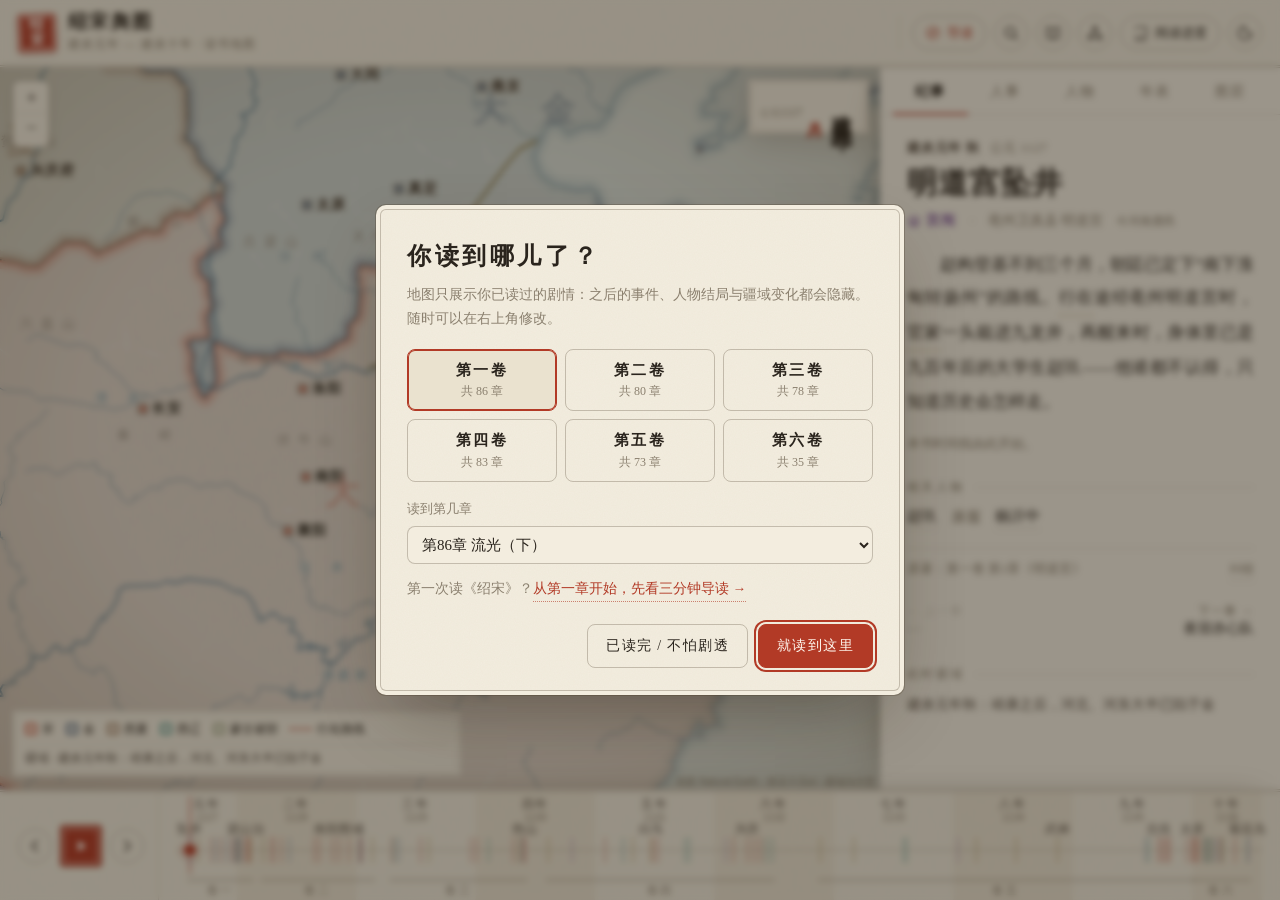
==== commit 8f8bcc7e: "淡墨晕渲改为加载时烘焙，去掉运行时混合与滤镜；恢复原生滚轮缩放 晕渲：瓦片加载时换算成“墨色 + 透明度”画进内存画布， 与正片叠底等价，但拖动、缩放时不再有实时混合、滤镜或图层透明度； 主地图与沙盘" ====
--- a/index.html
+++ b/index.html
@@ -17,7 +17,7 @@
   <meta name="twitter:card" content="summary_large_image" />
   <link rel="icon" href="assets/favicon.svg" type="image/svg+xml" />
   <link rel="stylesheet" href="vendor/leaflet.css" />
-  <link rel="stylesheet" href="css/style.css?v=11111500" />
+  <link rel="stylesheet" href="css/style.css?v=11112200" />
   <script>
     try { var th = localStorage.getItem('ss-theme'); if (th) document.documentElement.dataset.theme = th; } catch (e) {}
     document.documentElement.dataset.mode = document.documentElement.dataset.theme || (matchMedia('(prefers-color-scheme: dark)').matches ? 'dark' : 'light');
@@ -139,16 +139,16 @@
 
   <script src="vendor/leaflet.js"></script>
   <script src="vendor/d3-delaunay.min.js"></script>
-  <script src="data/geo.js?v=11111500"></script>
-  <script src="data/world.js?v=11111500"></script>
-  <script src="data/events.js?v=11111500"></script>
-  <script src="data/people.js?v=11111500"></script>
-  <script src="data/chapters.js?v=11111500"></script>
-  <script src="data/battles.js?v=11111500"></script>
-  <script src="data/offices.js?v=11111500"></script>
-  <script src="data/glossary.js?v=11111500"></script>
-  <script src="data/places.js?v=11111500"></script>
-  <script src="js/sandbox.js?v=11111500"></script>
-  <script src="js/app.js?v=11111500"></script>
+  <script src="data/geo.js?v=11112200"></script>
+  <script src="data/world.js?v=11112200"></script>
+  <script src="data/events.js?v=11112200"></script>
+  <script src="data/people.js?v=11112200"></script>
+  <script src="data/chapters.js?v=11112200"></script>
+  <script src="data/battles.js?v=11112200"></script>
+  <script src="data/offices.js?v=11112200"></script>
+  <script src="data/glossary.js?v=11112200"></script>
+  <script src="data/places.js?v=11112200"></script>
+  <script src="js/sandbox.js?v=11112200"></script>
+  <script src="js/app.js?v=11112200"></script>
 </body>
 </html>
--- a/css/style.css
+++ b/css/style.css
@@ -800,14 +800,14 @@
 .top, .panel, .timeline, .modal-card { background-image: var(--grain); }
 
 /* 墨：晕渲不再是一层灰照片，而是压在纸上的淡墨 */
-[data-mode="light"] .map .leaflet-tile-pane { mix-blend-mode: multiply; opacity: .78; filter: sepia(.55) saturate(.5) contrast(1.18) brightness(1.1); }
-[data-mode="dark"] .map .leaflet-tile-pane { mix-blend-mode: screen; opacity: .16; filter: invert(1) sepia(.4) brightness(.9) contrast(1.2); }
+/* 墨色已在瓦片加载时画好（见 app.js 的 InkRelief），这里不能再有 opacity / filter / 混合模式，否则每一帧都要重新合成 */
+.map .leaflet-tile-pane, .sb .leaflet-tile-pane { opacity: 1 !important; filter: none !important; mix-blend-mode: normal !important; }
 /* 四周压暗一圈，像卷轴的边 */
-.map::before { content: ""; position: absolute; inset: 0; z-index: 430; pointer-events: none; box-shadow: inset 0 0 90px rgba(92, 62, 24, .17), inset 0 0 14px rgba(92, 62, 24, .1); }
-[data-mode="dark"] .map::before { box-shadow: inset 0 0 110px rgba(0, 0, 0, .55); }
+/* 压暗用一张静态的径向渐变叠在纸纹那一层上，不额外增加覆盖层 */
+[data-style="yutu"] .leaflet-container::after { opacity: 1; background-image: radial-gradient(ellipse at center, transparent 55%, rgba(92, 62, 24, .16) 100%), url("data:image/svg+xml,%3Csvg xmlns='http://www.w3.org/2000/svg' width='220' height='220'%3E%3Cfilter id='n'%3E%3CfeTurbulence type='fractalNoise' baseFrequency='.85' numOctaves='2' stitchTiles='stitch'/%3E%3CfeColorMatrix values='0 0 0 0 .45 0 0 0 0 .38 0 0 0 0 .28 0 0 0 .04 0'/%3E%3C/filter%3E%3Crect width='100%25' height='100%25' filter='url(%23n)'/%3E%3C/svg%3E"); }
+[data-style="yutu"][data-mode="dark"] .leaflet-container::after { opacity: 1; background-image: radial-gradient(ellipse at center, transparent 50%, rgba(0, 0, 0, .5) 100%); }
 /* 海岸水线：三道由浓到淡 */
-[data-style="yutu"] .coast-halo.h2 { stroke-width: 15; stroke-opacity: .1; }
-[data-style="yutu"] .coast-halo.h3 { stroke-width: 26; stroke-opacity: .06; }
+[data-style="yutu"] .coast-halo.h2 { stroke-width: 18; stroke-opacity: .09; }
 [data-style="yutu"] .lbl-faction { font-family: var(--kai); font-weight: 700; opacity: .34; }
 [data-style="yutu"] .lbl-geo { letter-spacing: .6em; }
 
@@ -885,12 +885,10 @@
 }
 @media (max-width: 860px) {
   .panel, .timeline { box-shadow: none; }
-  .map::before { box-shadow: inset 0 0 50px rgba(92, 62, 24, .14); }
   .leaflet-top.leaflet-left .leaflet-control { margin: 10px 0 0 10px; }
 }
 /* 沙盘底图与主图同一种墨色；夜间疆域略收一点 */
-[data-mode="light"] .sb .leaflet-tile-pane { filter: sepia(.5) saturate(.5) contrast(1.12) brightness(1.04); opacity: .62; }
 [data-mode="dark"][data-style="yutu"] { --terr-opacity: .12; }
 
 /* 缩放、拖动期间暂停行军虚线的流动，把每一帧都留给地图 */
-.is-zooming .route, .is-zooming .sb-arrow, .leaflet-zoom-anim .route, .leaflet-dragging .route { animation-play-state: paused; }
+.leaflet-zoom-anim .route, .leaflet-dragging .route { animation-play-state: paused; }
